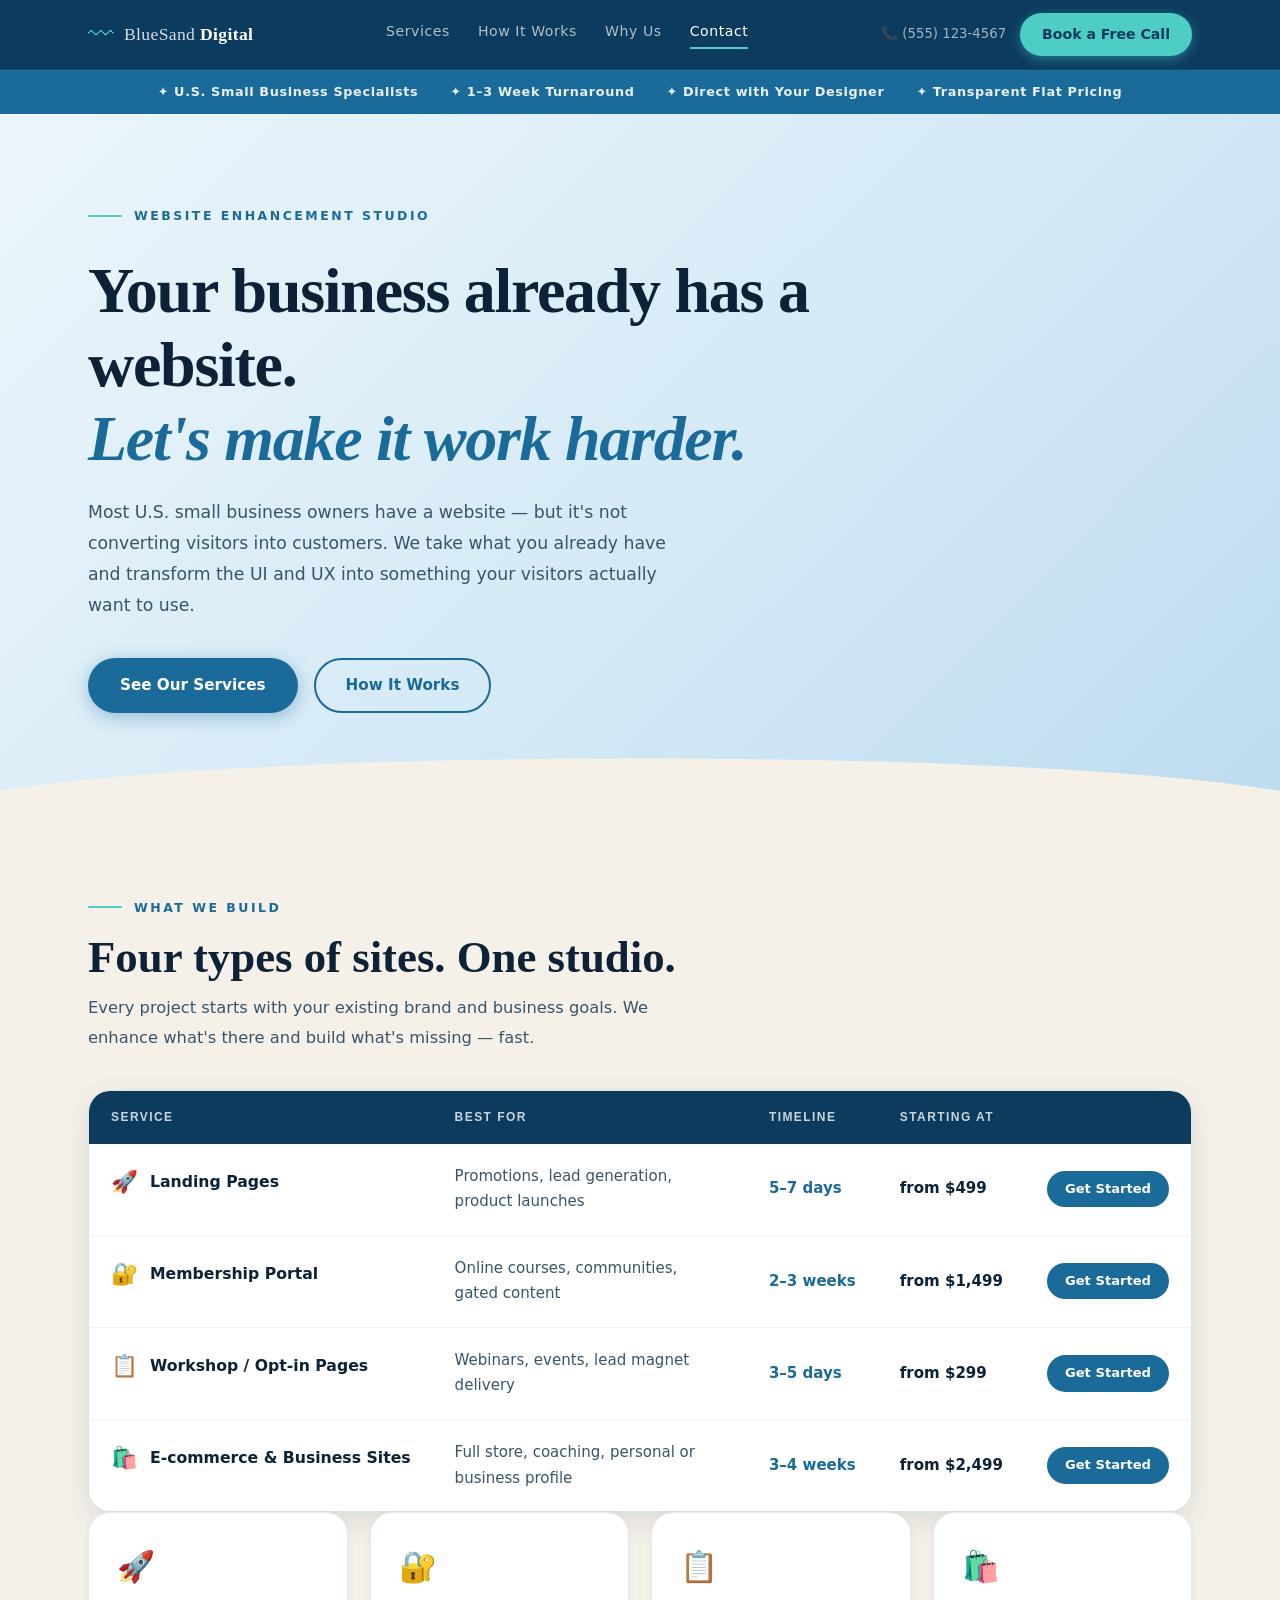
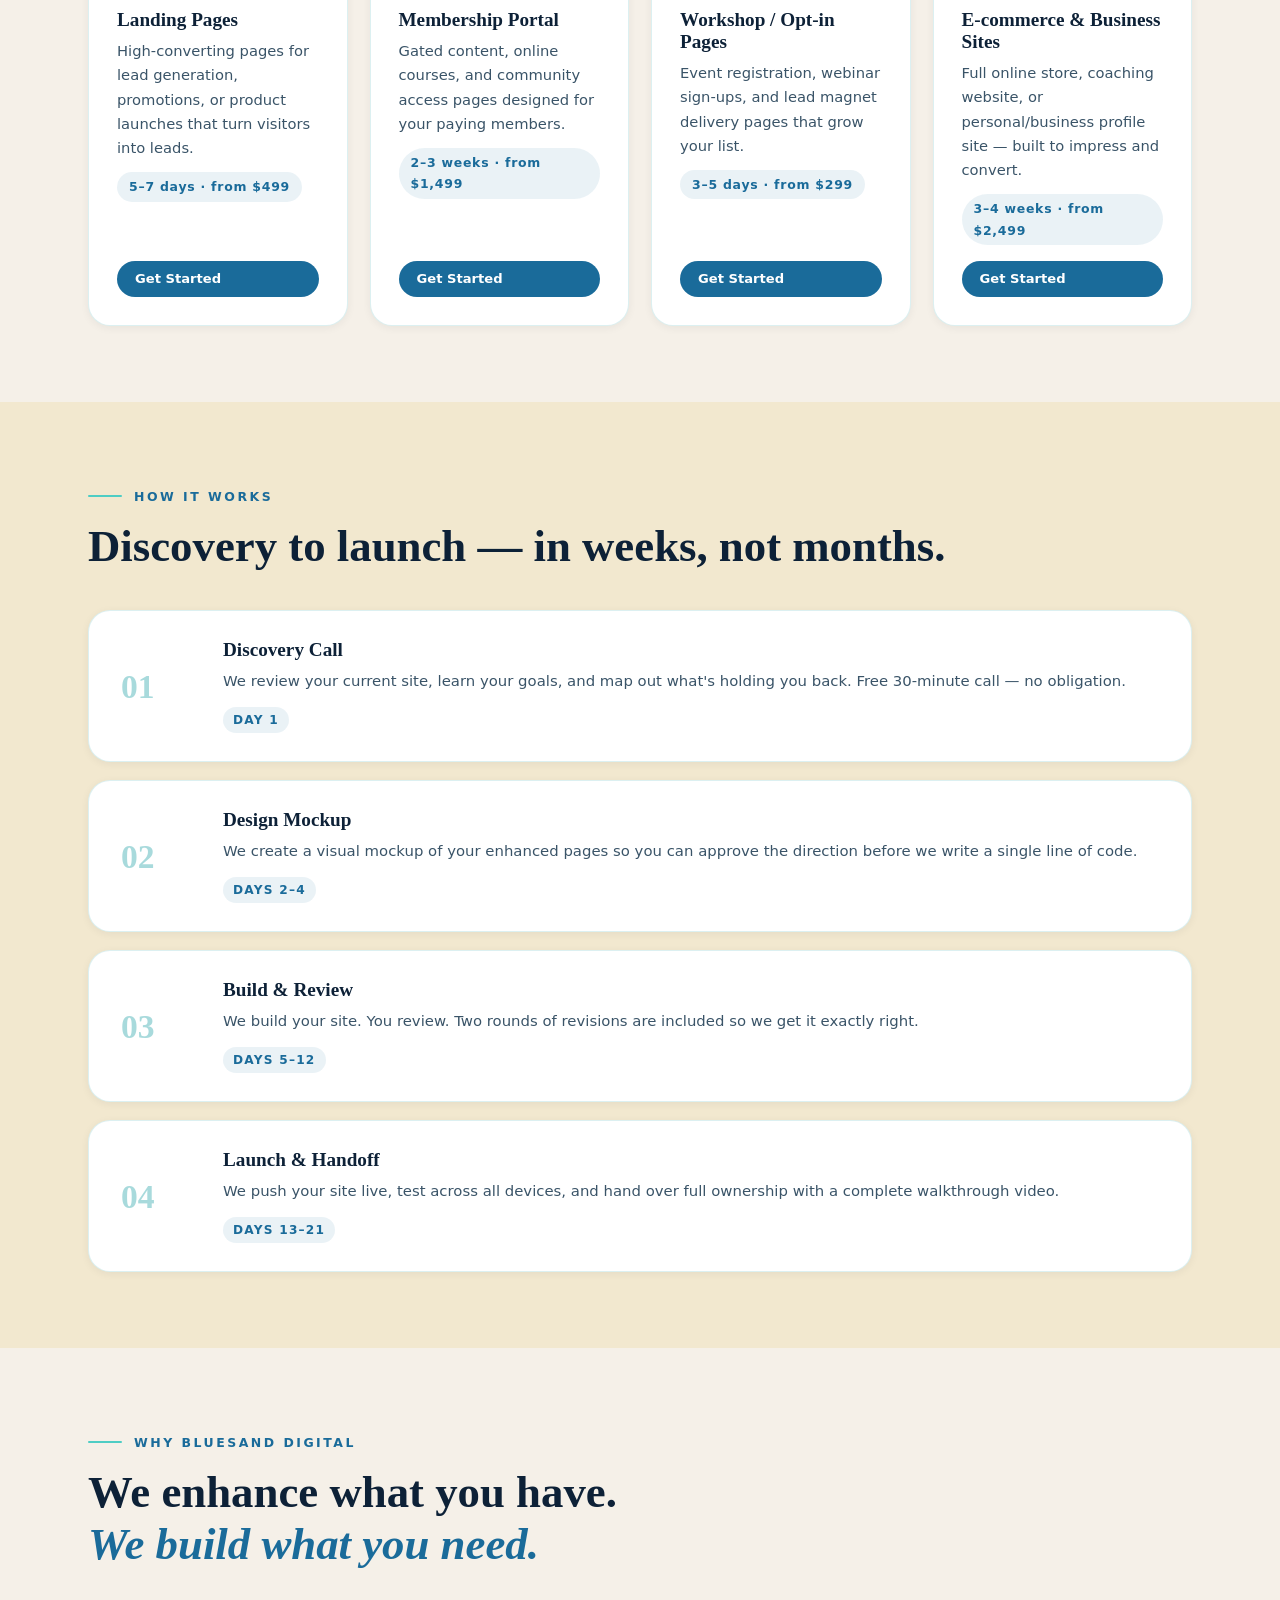
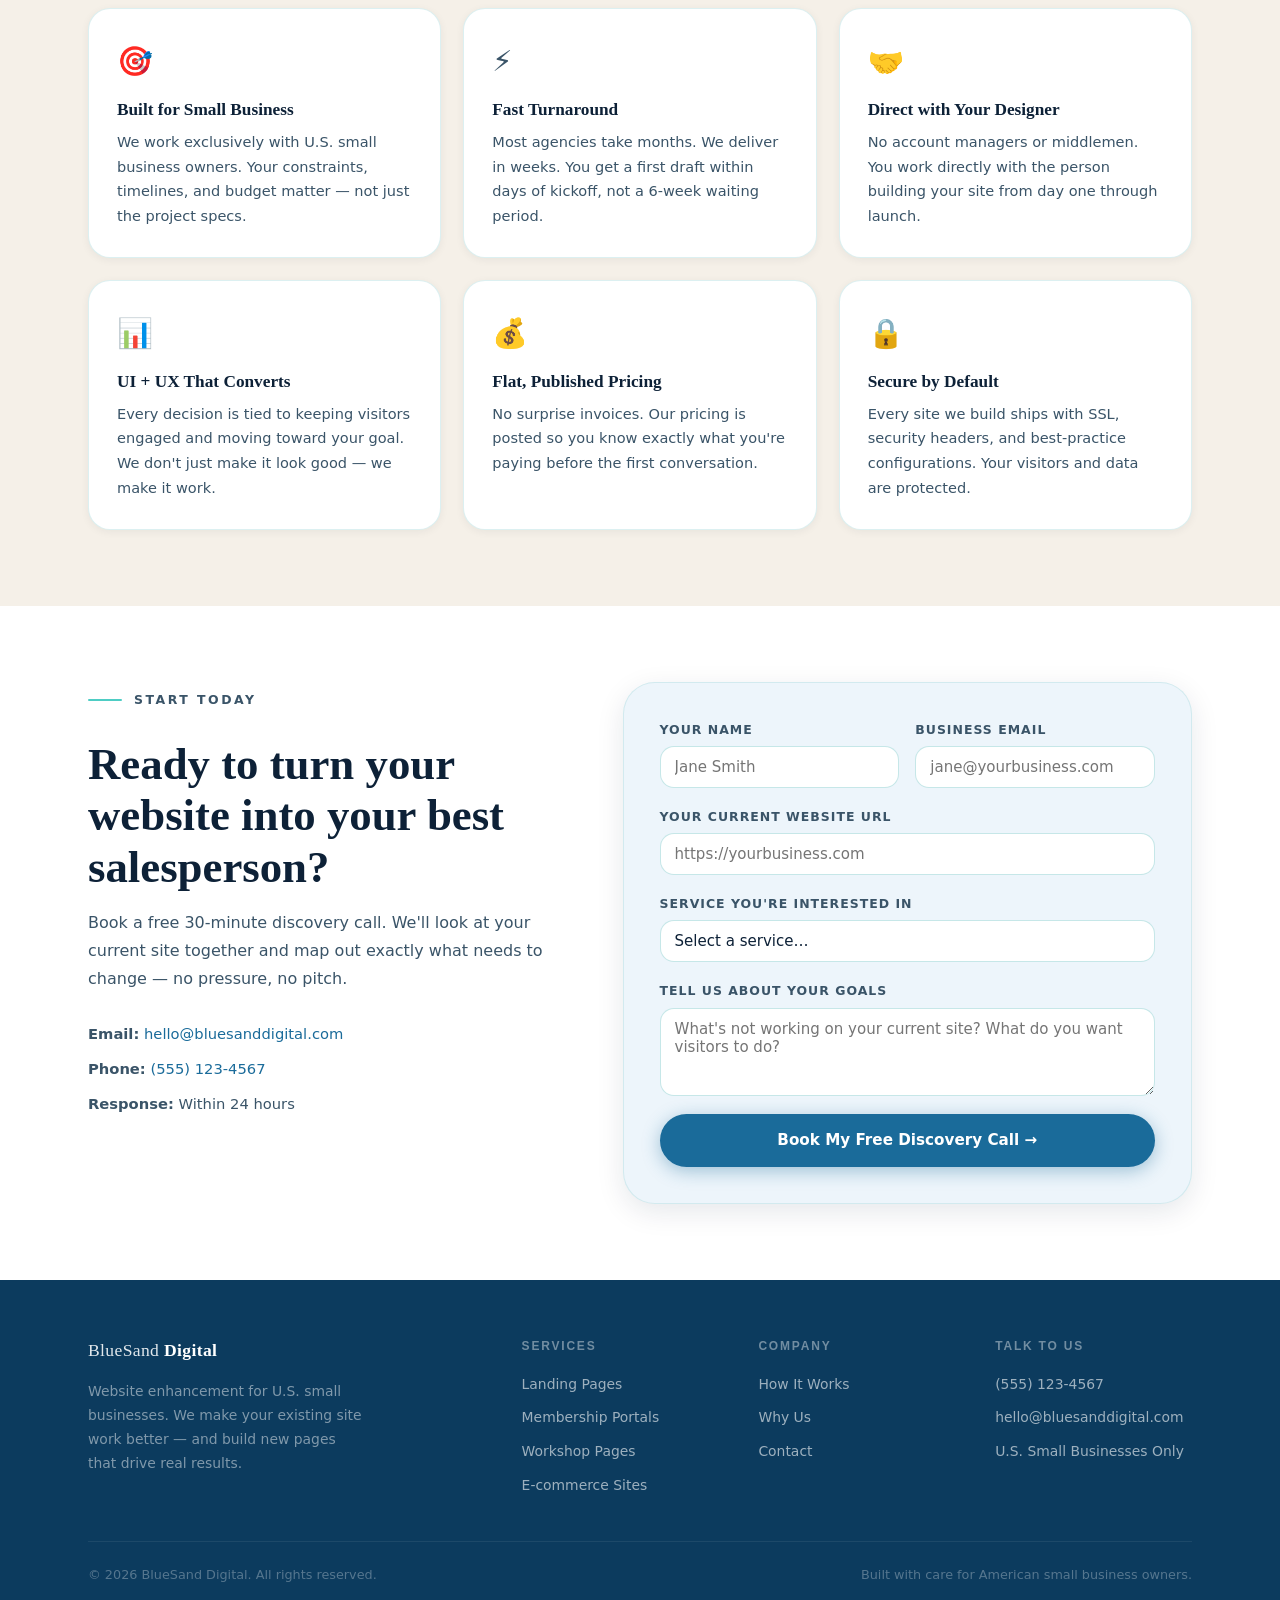
==== index.html @ 8ecc09b5 "Blusand Digital" ====
<!DOCTYPE html>
<html lang="en">
<head>
  <meta charset="UTF-8" />
  <meta name="viewport" content="width=device-width, initial-scale=1.0" />

  <!-- Security headers (also enforced server-side via vercel.json) -->
  <meta http-equiv="Content-Security-Policy"
        content="default-src 'self';
                 style-src 'self' https://fonts.googleapis.com 'unsafe-inline';
                 font-src 'self' https://fonts.gstatic.com;
                 script-src 'self' 'unsafe-inline';
                 img-src 'self' data: https:;
                 connect-src 'self';
                 frame-ancestors 'none';
                 base-uri 'self';" />
  <meta http-equiv="X-Content-Type-Options" content="nosniff" />
  <meta http-equiv="X-Frame-Options" content="DENY" />
  <meta name="referrer" content="strict-origin-when-cross-origin" />

  <title>BlueSand Digital — Website Enhancement for U.S. Small Businesses</title>
  <meta name="description" content="We enhance websites for U.S. small business owners — better UI, better UX, stronger conversions. Landing pages, membership portals, e-commerce, and more." />

  <link rel="preconnect" href="https://fonts.googleapis.com" />
  <link rel="preconnect" href="https://fonts.gstatic.com" crossorigin />
  <link href="https://fonts.googleapis.com/css2?family=Inter:wght@300;400;500;600;700&family=Playfair+Display:ital,wght@0,700;0,800;1,600;1,700&display=swap" rel="stylesheet" />
  <link rel="stylesheet" href="styles.css" />
</head>
<body>

  <!-- ===== STICKY HEADER ===== -->
  <header class="site-header" id="top">
    <div class="header-inner">

      <a href="#top" class="brand-logo" aria-label="BlueSand Digital — home">
        <span class="logo-wave" aria-hidden="true">〰</span>
        <span class="logo-text">BlueSand <strong>Digital</strong></span>
      </a>

      <nav class="site-nav" aria-label="Primary navigation">
        <a href="#services">Services</a>
        <a href="#process">How It Works</a>
        <a href="#why-us">Why Us</a>
        <a href="#contact">Contact</a>
      </nav>

      <div class="header-cta">
        <a href="tel:+15551234567" class="header-phone">📞 (555) 123-4567</a>
        <a href="#contact" class="btn-seafoam">Book a Free Call</a>
      </div>

      <button class="nav-toggle" aria-label="Open menu" aria-expanded="false">
        <span></span><span></span><span></span>
      </button>

    </div>
  </header>

  <!-- ===== VALUE-PROP BAR ===== -->
  <div class="tagline-bar" role="complementary" aria-label="Key value propositions">
    <div class="tagline-inner">
      <span>✦ U.S. Small Business Specialists</span>
      <span>✦ 1–3 Week Turnaround</span>
      <span>✦ Direct with Your Designer</span>
      <span>✦ Transparent Flat Pricing</span>
    </div>
  </div>

  <!-- ===== HERO ===== -->
  <section class="hero-section" aria-labelledby="hero-heading">
    <div class="container">
      <div class="hero-content">
        <p class="eyebrow">Website Enhancement Studio</p>
        <h1 id="hero-heading">
          Your business already has a website.<br>
          <em>Let's make it work harder.</em>
        </h1>
        <p class="hero-desc">
          Most U.S. small business owners have a website — but it's not converting visitors into customers.
          We take what you already have and transform the UI and UX into something your visitors
          actually want to use.
        </p>
        <div class="hero-actions">
          <a href="#services" class="btn-primary">See Our Services</a>
          <a href="#process" class="btn-outline">How It Works</a>
        </div>
      </div>
    </div>
    <div class="hero-wave" aria-hidden="true"></div>
  </section>

  <!-- ===== SERVICES ===== -->
  <section id="services" class="services-section" aria-labelledby="services-heading">
    <div class="container">

      <div class="section-head">
        <p class="eyebrow">What we build</p>
        <h2 id="services-heading">Four types of sites. One studio.</h2>
        <p class="section-desc">
          Every project starts with your existing brand and business goals. We enhance what's there
          and build what's missing — fast.
        </p>
      </div>

      <!-- Table populated dynamically from content.json via main.js -->
      <div class="services-table-wrap" hidden>
        <table class="services-table" aria-label="Services, timelines, and pricing">
          <thead>
            <tr>
              <th scope="col">Service</th>
              <th scope="col">Best For</th>
              <th scope="col">Timeline</th>
              <th scope="col">Starting At</th>
              <th scope="col"><span class="sr-only">Action</span></th>
            </tr>
          </thead>
          <tbody id="services-tbody">
            <!-- Populated by main.js -->
          </tbody>
        </table>
      </div>

      <!-- Static fallback if JavaScript is disabled -->
      <div class="services-cards" id="services-fallback">
        <article class="service-card">
          <div class="service-icon" aria-hidden="true">🚀</div>
          <div class="service-card-body">
            <h3>Landing Pages</h3>
            <p>High-converting pages for lead generation, promotions, or product launches that turn visitors into leads.</p>
            <span class="service-badge">5–7 days · from $499</span>
          </div>
          <a href="#contact" class="btn-sm">Get Started</a>
        </article>
        <article class="service-card">
          <div class="service-icon" aria-hidden="true">🔐</div>
          <div class="service-card-body">
            <h3>Membership Portal</h3>
            <p>Gated content, online courses, and community access pages designed for your paying members.</p>
            <span class="service-badge">2–3 weeks · from $1,499</span>
          </div>
          <a href="#contact" class="btn-sm">Get Started</a>
        </article>
        <article class="service-card">
          <div class="service-icon" aria-hidden="true">📋</div>
          <div class="service-card-body">
            <h3>Workshop / Opt-in Pages</h3>
            <p>Event registration, webinar sign-ups, and lead magnet delivery pages that grow your list.</p>
            <span class="service-badge">3–5 days · from $299</span>
          </div>
          <a href="#contact" class="btn-sm">Get Started</a>
        </article>
        <article class="service-card">
          <div class="service-icon" aria-hidden="true">🛍️</div>
          <div class="service-card-body">
            <h3>E-commerce &amp; Business Sites</h3>
            <p>Full online store, coaching website, or personal/business profile site — built to impress and convert.</p>
            <span class="service-badge">3–4 weeks · from $2,499</span>
          </div>
          <a href="#contact" class="btn-sm">Get Started</a>
        </article>
      </div>

    </div>
  </section>

  <!-- ===== PROCESS ===== -->
  <section id="process" class="process-section" aria-labelledby="process-heading">
    <div class="container">

      <div class="section-head">
        <p class="eyebrow">How it works</p>
        <h2 id="process-heading">Discovery to launch — in weeks, not months.</h2>
      </div>

      <!-- Populated by main.js; static fallback below -->
      <div id="process-timeline" class="process-steps" aria-live="polite">
        <article class="process-step">
          <div class="step-num" aria-hidden="true">01</div>
          <div class="step-body">
            <h3>Discovery Call</h3>
            <p>We review your current site, learn your goals, and map out what's holding you back. Free 30-minute call — no obligation.</p>
            <span class="step-time">Day 1</span>
          </div>
        </article>
        <article class="process-step">
          <div class="step-num" aria-hidden="true">02</div>
          <div class="step-body">
            <h3>Design Mockup</h3>
            <p>We create a visual mockup of your enhanced pages so you can approve the direction before we write a single line of code.</p>
            <span class="step-time">Days 2–4</span>
          </div>
        </article>
        <article class="process-step">
          <div class="step-num" aria-hidden="true">03</div>
          <div class="step-body">
            <h3>Build &amp; Review</h3>
            <p>We build your site. You review. Two rounds of revisions are included so we get it exactly right.</p>
            <span class="step-time">Days 5–12</span>
          </div>
        </article>
        <article class="process-step">
          <div class="step-num" aria-hidden="true">04</div>
          <div class="step-body">
            <h3>Launch &amp; Handoff</h3>
            <p>We push your site live, test across all devices, and hand over full ownership with a complete walkthrough video.</p>
            <span class="step-time">Days 13–21</span>
          </div>
        </article>
      </div>

    </div>
  </section>

  <!-- ===== WHY US ===== -->
  <section id="why-us" class="why-section" aria-labelledby="why-heading">
    <div class="container">

      <div class="section-head">
        <p class="eyebrow">Why BlueSand Digital</p>
        <h2 id="why-heading">We enhance what you have.<br><em>We build what you need.</em></h2>
      </div>

      <div class="why-grid">
        <article class="why-card">
          <div class="why-icon" aria-hidden="true">🎯</div>
          <h3>Built for Small Business</h3>
          <p>We work exclusively with U.S. small business owners. Your constraints, timelines, and budget matter — not just the project specs.</p>
        </article>
        <article class="why-card">
          <div class="why-icon" aria-hidden="true">⚡</div>
          <h3>Fast Turnaround</h3>
          <p>Most agencies take months. We deliver in weeks. You get a first draft within days of kickoff, not a 6-week waiting period.</p>
        </article>
        <article class="why-card">
          <div class="why-icon" aria-hidden="true">🤝</div>
          <h3>Direct with Your Designer</h3>
          <p>No account managers or middlemen. You work directly with the person building your site from day one through launch.</p>
        </article>
        <article class="why-card">
          <div class="why-icon" aria-hidden="true">📊</div>
          <h3>UI + UX That Converts</h3>
          <p>Every decision is tied to keeping visitors engaged and moving toward your goal. We don't just make it look good — we make it work.</p>
        </article>
        <article class="why-card">
          <div class="why-icon" aria-hidden="true">💰</div>
          <h3>Flat, Published Pricing</h3>
          <p>No surprise invoices. Our pricing is posted so you know exactly what you're paying before the first conversation.</p>
        </article>
        <article class="why-card">
          <div class="why-icon" aria-hidden="true">🔒</div>
          <h3>Secure by Default</h3>
          <p>Every site we build ships with SSL, security headers, and best-practice configurations. Your visitors and data are protected.</p>
        </article>
      </div>

    </div>
  </section>

  <!-- ===== CONTACT ===== -->
  <section id="contact" class="contact-section" aria-labelledby="contact-heading">
    <div class="container">

      <div class="contact-panel">
        <div class="contact-text">
          <p class="eyebrow">Start today</p>
          <h2 id="contact-heading">Ready to turn your website into your best salesperson?</h2>
          <p>Book a free 30-minute discovery call. We'll look at your current site together and map out exactly what needs to change — no pressure, no pitch.</p>
          <ul class="contact-details">
            <li><strong>Email:</strong> <a href="mailto:hello@bluesanddigital.com">hello@bluesanddigital.com</a></li>
            <li><strong>Phone:</strong> <a href="tel:+15551234567">(555) 123-4567</a></li>
            <li><strong>Response:</strong> Within 24 hours</li>
          </ul>
        </div>

        <div class="contact-form-wrap">
          <!-- Add data-action="https://formspree.io/f/YOUR_CODE" to connect to Formspree -->
          <form class="contact-form" id="contact-form" novalidate aria-label="Contact form">
            <div class="form-row">
              <div class="form-group">
                <label for="name">Your Name</label>
                <input type="text" id="name" name="name" placeholder="Jane Smith"
                       required autocomplete="name" />
              </div>
              <div class="form-group">
                <label for="email">Business Email</label>
                <input type="email" id="email" name="email"
                       placeholder="jane@yourbusiness.com"
                       required autocomplete="email" />
              </div>
            </div>
            <div class="form-group">
              <label for="website">Your Current Website URL</label>
              <input type="url" id="website" name="website"
                     placeholder="https://yourbusiness.com"
                     autocomplete="url" />
            </div>
            <div class="form-group">
              <label for="service">Service You're Interested In</label>
              <select id="service" name="service">
                <option value="">Select a service…</option>
                <option value="landing-page">Landing Page</option>
                <option value="membership">Membership Portal</option>
                <option value="workshop">Workshop / Opt-in Page</option>
                <option value="ecommerce">E-commerce / Business Site</option>
                <option value="not-sure">Not Sure Yet</option>
              </select>
            </div>
            <div class="form-group">
              <label for="message">Tell Us About Your Goals</label>
              <textarea id="message" name="message" rows="3"
                        placeholder="What's not working on your current site? What do you want visitors to do?"></textarea>
            </div>
            <button type="submit" class="btn-primary btn-full">
              Book My Free Discovery Call →
            </button>
          </form>
        </div>
      </div>

    </div>
  </section>

  <!-- ===== FOOTER ===== -->
  <footer class="site-footer">
    <div class="container">

      <div class="footer-grid">
        <div class="footer-brand">
          <span class="logo-text">BlueSand <strong>Digital</strong></span>
          <p>Website enhancement for U.S. small businesses. We make your existing site work better — and build new pages that drive real results.</p>
        </div>
        <div class="footer-col">
          <h4>Services</h4>
          <ul>
            <li><a href="#services">Landing Pages</a></li>
            <li><a href="#services">Membership Portals</a></li>
            <li><a href="#services">Workshop Pages</a></li>
            <li><a href="#services">E-commerce Sites</a></li>
          </ul>
        </div>
        <div class="footer-col">
          <h4>Company</h4>
          <ul>
            <li><a href="#process">How It Works</a></li>
            <li><a href="#why-us">Why Us</a></li>
            <li><a href="#contact">Contact</a></li>
          </ul>
        </div>
        <div class="footer-col">
          <h4>Talk to Us</h4>
          <ul>
            <li><a href="tel:+15551234567">(555) 123-4567</a></li>
            <li><a href="mailto:hello@bluesanddigital.com">hello@bluesanddigital.com</a></li>
            <li>U.S. Small Businesses Only</li>
          </ul>
        </div>
      </div>

      <div class="footer-bottom">
        <p>© 2026 BlueSand Digital. All rights reserved.</p>
        <p>Built with care for American small business owners.</p>
      </div>

    </div>
  </footer>

  <script src="main.js"></script>
</body>
</html>
---- styles.css ----
/* ===================================================================
   BlueSand Digital — Beach & Ocean Theme
   Palette: deep ocean, seafoam teal, warm sand, pastel sky
   =================================================================== */

/* ===== CSS CUSTOM PROPERTIES ===== */
:root {
  /* Ocean blues */
  --ocean-deep:   #0C3B5E;
  --ocean-mid:    #1A6B9A;
  --ocean-light:  #5DADE2;

  /* Seafoam teal accent */
  --seafoam:      #4ECDC4;
  --seafoam-dark: #35b5ac;
  --sea-glass:    #A8DADC;

  /* Sand tones */
  --sand-pale:    #F5F0E8;
  --sand-warm:    #F2E8CF;
  --sand-accent:  #DFC99A;

  /* Sky tones */
  --sky-pale:     #EDF5FB;
  --sky-mid:      #C8E4F5;

  /* Text */
  --text-dark:    #0D2137;
  --text-body:    #3A5468;
  --text-light:   #6B8A9E;

  /* Neutral */
  --white:        #FFFFFF;
  --border:       rgba(168, 218, 220, 0.4);

  /* Radii */
  --r-sm: 8px;
  --r-md: 14px;
  --r-lg: 22px;
  --r-xl: 32px;
  --r-full: 999px;

  /* Shadows */
  --sh-sm: 0 2px 8px rgba(13, 33, 55, 0.06);
  --sh-md: 0 8px 28px rgba(13, 33, 55, 0.10);
  --sh-lg: 0 20px 56px rgba(13, 33, 55, 0.13);

  /* Layout */
  --max-w: 1160px;
  --header-h: 70px;
}

/* ===== RESET ===== */
*, *::before, *::after { box-sizing: border-box; margin: 0; padding: 0; }
html { scroll-behavior: smooth; }
body {
  font-family: "Inter", system-ui, -apple-system, sans-serif;
  background: var(--sand-pale);
  color: var(--text-body);
  line-height: 1.7;
  -webkit-font-smoothing: antialiased;
}
img { max-width: 100%; display: block; }
a { color: inherit; }
ul { list-style: none; }
button { cursor: pointer; border: none; background: none; font: inherit; }

/* ===== UTILITY ===== */
.sr-only {
  position: absolute;
  width: 1px; height: 1px;
  padding: 0; margin: -1px;
  overflow: hidden; clip: rect(0,0,0,0);
  white-space: nowrap; border: 0;
}

/* ===== CONTAINER ===== */
.container {
  max-width: var(--max-w);
  margin: 0 auto;
  padding: 0 28px;
}

/* ===== TYPOGRAPHY ===== */
h1, h2, h3 {
  font-family: "Playfair Display", Georgia, serif;
  color: var(--text-dark);
  line-height: 1.15;
}
h4 {
  font-family: "Inter", sans-serif;
  font-size: 0.75rem;
  font-weight: 700;
  letter-spacing: 0.15em;
  text-transform: uppercase;
  color: var(--text-light);
}
h1 { font-size: clamp(2.6rem, 5vw, 4.6rem); font-weight: 800; }
h2 { font-size: clamp(2rem, 3.5vw, 3.1rem); font-weight: 700; }
h3 { font-size: 1.2rem; font-weight: 700; }
h1 em, h2 em { font-style: italic; color: var(--ocean-mid); }

.eyebrow {
  display: inline-flex;
  align-items: center;
  gap: 12px;
  font-size: 0.78rem;
  font-weight: 700;
  letter-spacing: 0.2em;
  text-transform: uppercase;
  color: var(--ocean-mid);
  margin-bottom: 14px;
}
.eyebrow::before {
  content: "";
  width: 34px;
  height: 2px;
  background: var(--seafoam);
  flex-shrink: 0;
  border-radius: 2px;
}

.section-desc {
  font-size: 1.02rem;
  color: var(--text-body);
  max-width: 580px;
  margin-top: 10px;
  line-height: 1.8;
}

/* ===== BUTTONS ===== */
.btn-primary {
  display: inline-flex;
  align-items: center;
  justify-content: center;
  padding: 14px 32px;
  border-radius: var(--r-full);
  background: var(--ocean-mid);
  color: var(--white);
  font-weight: 600;
  font-size: 0.95rem;
  text-decoration: none;
  transition: background 0.2s, transform 0.15s, box-shadow 0.2s;
  box-shadow: 0 4px 18px rgba(26, 107, 154, 0.38);
}
.btn-primary:hover {
  background: var(--ocean-deep);
  transform: translateY(-1px);
  box-shadow: 0 6px 26px rgba(26, 107, 154, 0.48);
}
.btn-primary.btn-full { width: 100%; }

.btn-outline {
  display: inline-flex;
  align-items: center;
  justify-content: center;
  padding: 13px 30px;
  border-radius: var(--r-full);
  border: 2px solid var(--ocean-mid);
  color: var(--ocean-mid);
  font-weight: 600;
  font-size: 0.95rem;
  text-decoration: none;
  transition: all 0.2s;
}
.btn-outline:hover {
  background: var(--ocean-mid);
  color: var(--white);
}

.btn-seafoam {
  display: inline-flex;
  align-items: center;
  justify-content: center;
  padding: 10px 22px;
  border-radius: var(--r-full);
  background: var(--seafoam);
  color: var(--ocean-deep);
  font-weight: 700;
  font-size: 0.88rem;
  text-decoration: none;
  transition: background 0.2s, transform 0.15s;
  box-shadow: 0 3px 12px rgba(78, 205, 196, 0.42);
}
.btn-seafoam:hover { background: var(--seafoam-dark); color: var(--white); }

.btn-sm {
  display: inline-flex;
  align-items: center;
  padding: 7px 18px;
  border-radius: var(--r-full);
  background: var(--ocean-mid);
  color: var(--white);
  font-size: 0.82rem;
  font-weight: 600;
  text-decoration: none;
  white-space: nowrap;
  transition: background 0.2s;
}
.btn-sm:hover { background: var(--ocean-deep); }

/* ===== HEADER ===== */
.site-header {
  position: sticky;
  top: 0;
  z-index: 100;
  background: var(--ocean-deep);
  height: var(--header-h);
  border-bottom: 1px solid rgba(255, 255, 255, 0.07);
}
.header-inner {
  display: flex;
  align-items: center;
  justify-content: space-between;
  max-width: var(--max-w);
  margin: 0 auto;
  padding: 0 28px;
  height: 100%;
  gap: 24px;
}

.brand-logo {
  display: flex;
  align-items: center;
  gap: 10px;
  text-decoration: none;
  flex-shrink: 0;
}
.logo-wave {
  font-size: 1.6rem;
  color: var(--seafoam);
  line-height: 1;
}
.logo-text {
  font-family: "Playfair Display", Georgia, serif;
  font-size: 1.1rem;
  font-weight: 400;
  color: rgba(255, 255, 255, 0.82);
  letter-spacing: 0.02em;
}
.logo-text strong { font-weight: 800; color: var(--white); }

.site-nav {
  display: flex;
  align-items: center;
  gap: 28px;
}
.site-nav a {
  font-size: 0.88rem;
  font-weight: 500;
  color: rgba(255, 255, 255, 0.68);
  text-decoration: none;
  letter-spacing: 0.04em;
  transition: color 0.2s;
  padding-bottom: 3px;
  border-bottom: 2px solid transparent;
}
.site-nav a:hover,
.site-nav a.active {
  color: var(--white);
  border-bottom-color: var(--seafoam);
}

.header-cta {
  display: flex;
  align-items: center;
  gap: 14px;
  flex-shrink: 0;
}
.header-phone {
  font-size: 0.83rem;
  color: rgba(255, 255, 255, 0.62);
  text-decoration: none;
  transition: color 0.2s;
  white-space: nowrap;
}
.header-phone:hover { color: var(--white); }

.nav-toggle {
  display: none;
  flex-direction: column;
  justify-content: space-between;
  width: 26px;
  height: 18px;
}
.nav-toggle span {
  display: block;
  width: 100%;
  height: 2px;
  background: var(--white);
  border-radius: 2px;
  transition: transform 0.22s, opacity 0.22s;
}

/* ===== TAGLINE BAR ===== */
.tagline-bar {
  background: var(--ocean-mid);
  padding: 11px 28px;
}
.tagline-inner {
  max-width: var(--max-w);
  margin: 0 auto;
  display: flex;
  align-items: center;
  justify-content: center;
  gap: 32px;
  flex-wrap: wrap;
  font-size: 0.8rem;
  font-weight: 600;
  letter-spacing: 0.05em;
  color: rgba(255, 255, 255, 0.9);
}

/* ===== HERO ===== */
.hero-section {
  position: relative;
  background: linear-gradient(135deg, var(--sky-pale) 0%, #d4eaf6 55%, #bddcef 100%);
  padding: 84px 0 100px;
  overflow: hidden;
}
.hero-content { max-width: 820px; position: relative; z-index: 1; }
.hero-content h1 { margin: 14px 0 22px; letter-spacing: -0.02em; }
.hero-desc {
  font-size: 1.08rem;
  max-width: 580px;
  line-height: 1.8;
  color: var(--text-body);
  margin-bottom: 36px;
}
.hero-actions {
  display: flex;
  gap: 16px;
  flex-wrap: wrap;
}

/* Wave divider at hero bottom */
.hero-wave {
  position: absolute;
  bottom: -1px;
  left: 0;
  right: 0;
  height: 56px;
  background: var(--sand-pale);
  clip-path: ellipse(55% 100% at 50% 100%);
}

/* ===== SHARED SECTION STYLES ===== */
.section-head { margin-bottom: 38px; }

.services-section,
.why-section  { background: var(--sand-pale); padding: 76px 0; }
.process-section { background: var(--sand-warm); padding: 76px 0; }
.contact-section { background: var(--white); padding: 76px 0; }

/* ===== SERVICES TABLE ===== */
.services-table-wrap {
  overflow-x: auto;
  border-radius: var(--r-lg);
  box-shadow: var(--sh-md);
  border: 1px solid var(--border);
}
.services-table {
  width: 100%;
  border-collapse: collapse;
  background: var(--white);
  font-size: 0.94rem;
}
.services-table thead { background: var(--ocean-deep); }
.services-table th {
  padding: 16px 22px;
  text-align: left;
  font-family: "Inter", sans-serif;
  font-size: 0.75rem;
  font-weight: 700;
  letter-spacing: 0.12em;
  text-transform: uppercase;
  color: rgba(255, 255, 255, 0.78);
  white-space: nowrap;
}
.services-table tbody tr {
  border-bottom: 1px solid rgba(168, 218, 220, 0.22);
  transition: background 0.15s;
}
.services-table tbody tr:last-child { border-bottom: none; }
.services-table tbody tr:hover { background: var(--sky-pale); }
.services-table td { padding: 20px 22px; vertical-align: middle; }

.service-name {
  display: flex;
  align-items: center;
  gap: 12px;
  font-weight: 700;
  color: var(--text-dark);
  font-size: 0.98rem;
  white-space: nowrap;
}
.service-icon-sm { font-size: 1.35rem; }
.service-timeline { color: var(--ocean-mid); font-weight: 600; white-space: nowrap; }
.service-price { color: var(--text-dark); font-weight: 700; white-space: nowrap; }

/* ===== SERVICES CARDS (JS-off fallback) ===== */
.services-cards {
  display: grid;
  grid-template-columns: repeat(auto-fit, minmax(240px, 1fr));
  gap: 22px;
}
.service-card {
  background: var(--white);
  border: 1px solid var(--border);
  border-radius: var(--r-lg);
  padding: 28px;
  box-shadow: var(--sh-sm);
  display: flex;
  flex-direction: column;
  gap: 16px;
  transition: transform 0.2s, box-shadow 0.2s;
}
.service-card:hover { transform: translateY(-3px); box-shadow: var(--sh-md); }
.service-icon { font-size: 1.9rem; }
.service-card-body { flex: 1; }
.service-card-body h3 { margin-bottom: 8px; }
.service-card-body p { font-size: 0.92rem; color: var(--text-body); line-height: 1.65; }
.service-badge {
  display: inline-block;
  margin-top: 12px;
  font-size: 0.78rem;
  font-weight: 700;
  letter-spacing: 0.06em;
  color: var(--ocean-mid);
  background: rgba(26, 107, 154, 0.09);
  padding: 4px 12px;
  border-radius: var(--r-full);
}

/* ===== PROCESS ===== */
.process-steps {
  display: grid;
  gap: 18px;
}
.process-step {
  display: grid;
  grid-template-columns: 76px 1fr;
  gap: 26px;
  align-items: start;
  background: var(--white);
  border-radius: var(--r-lg);
  padding: 28px 32px;
  box-shadow: var(--sh-sm);
  border: 1px solid var(--border);
  transition: transform 0.2s, box-shadow 0.2s;
}
.process-step:hover { transform: translateY(-2px); box-shadow: var(--sh-md); }
.step-num {
  font-family: "Playfair Display", Georgia, serif;
  font-size: 2.1rem;
  font-weight: 800;
  color: var(--sea-glass);
  line-height: 1;
  user-select: none;
  align-self: center;
}
.step-body h3 { margin-bottom: 8px; }
.step-body p { font-size: 0.93rem; color: var(--text-body); line-height: 1.7; }
.step-time {
  display: inline-block;
  margin-top: 12px;
  font-size: 0.76rem;
  font-weight: 700;
  letter-spacing: 0.1em;
  text-transform: uppercase;
  color: var(--ocean-mid);
  background: rgba(26, 107, 154, 0.09);
  padding: 3px 10px;
  border-radius: var(--r-full);
}

/* ===== WHY US ===== */
.why-grid {
  display: grid;
  grid-template-columns: repeat(3, 1fr);
  gap: 22px;
}
.why-card {
  background: var(--white);
  border-radius: var(--r-lg);
  padding: 28px;
  border: 1px solid var(--border);
  box-shadow: var(--sh-sm);
  transition: transform 0.2s, box-shadow 0.2s;
}
.why-card:hover { transform: translateY(-3px); box-shadow: var(--sh-md); }
.why-icon { font-size: 1.8rem; margin-bottom: 14px; }
.why-card h3 { margin-bottom: 10px; font-size: 1.08rem; }
.why-card p { font-size: 0.91rem; color: var(--text-body); line-height: 1.7; }

/* ===== CONTACT ===== */
.contact-panel {
  display: grid;
  grid-template-columns: 1fr 1.2fr;
  gap: 60px;
  align-items: start;
}
.contact-text h2 { margin-bottom: 16px; }
.contact-text > p { color: var(--text-body); margin-bottom: 28px; line-height: 1.75; }
.contact-details {
  display: flex;
  flex-direction: column;
  gap: 10px;
  font-size: 0.92rem;
  color: var(--text-body);
}
.contact-details a { color: var(--ocean-mid); text-decoration: none; }
.contact-details a:hover { text-decoration: underline; }

.contact-form-wrap { position: relative; }
.contact-form {
  background: var(--sky-pale);
  border-radius: var(--r-xl);
  padding: 36px;
  border: 1px solid var(--border);
  box-shadow: var(--sh-md);
  display: flex;
  flex-direction: column;
  gap: 18px;
}
.form-row {
  display: grid;
  grid-template-columns: 1fr 1fr;
  gap: 16px;
}
.form-group { display: flex; flex-direction: column; gap: 6px; }
.form-group label {
  font-size: 0.78rem;
  font-weight: 700;
  letter-spacing: 0.08em;
  text-transform: uppercase;
  color: var(--text-body);
}
.form-group input,
.form-group select,
.form-group textarea {
  padding: 11px 14px;
  border: 1.5px solid rgba(168, 218, 220, 0.65);
  border-radius: var(--r-md);
  background: var(--white);
  font-family: inherit;
  font-size: 0.94rem;
  color: var(--text-dark);
  transition: border-color 0.2s, box-shadow 0.2s;
  width: 100%;
}
.form-group input:focus,
.form-group select:focus,
.form-group textarea:focus {
  outline: none;
  border-color: var(--ocean-mid);
  box-shadow: 0 0 0 3px rgba(26, 107, 154, 0.12);
}
.form-group textarea { resize: vertical; min-height: 88px; }
select { appearance: none; background-image: url("data:image/svg+xml,%3Csvg xmlns='http://www.w3.org/2000/svg' width='12' height='7'%3E%3Cpath d='M1 1l5 5 5-5' stroke='%236B8A9E' stroke-width='1.5' fill='none' stroke-linecap='round'/%3E%3C/svg%3E"); background-repeat: no-repeat; background-position: right 14px center; padding-right: 36px; cursor: pointer; }

/* ===== FOOTER ===== */
.site-footer {
  background: var(--ocean-deep);
  padding: 56px 0 30px;
}
.footer-grid {
  display: grid;
  grid-template-columns: 2fr 1fr 1fr 1fr;
  gap: 40px;
  margin-bottom: 44px;
}
.footer-brand .logo-text {
  color: rgba(255,255,255,0.88);
  display: block;
  margin-bottom: 14px;
}
.footer-brand p {
  font-size: 0.87rem;
  line-height: 1.72;
  color: rgba(255,255,255,0.48);
  max-width: 280px;
}
.footer-col h4 {
  color: rgba(255,255,255,0.42);
  margin-bottom: 16px;
}
.footer-col ul { display: flex; flex-direction: column; gap: 10px; }
.footer-col li,
.footer-col a {
  font-size: 0.87rem;
  color: rgba(255,255,255,0.6);
  text-decoration: none;
  transition: color 0.2s;
}
.footer-col a:hover { color: var(--white); }
.footer-bottom {
  border-top: 1px solid rgba(255,255,255,0.07);
  padding-top: 22px;
  display: flex;
  justify-content: space-between;
  flex-wrap: wrap;
  gap: 8px;
  font-size: 0.8rem;
  color: rgba(255,255,255,0.3);
}

/* ===== RESPONSIVE ===== */
@media (max-width: 1024px) {
  .why-grid { grid-template-columns: repeat(2, 1fr); }
  .footer-grid { grid-template-columns: 1fr 1fr; }
  .contact-panel { gap: 40px; }
}

@media (max-width: 768px) {
  :root { --header-h: 62px; }

  .site-nav,
  .header-phone { display: none; }
  .nav-toggle { display: flex; }

  .site-nav.nav-open {
    display: flex;
    flex-direction: column;
    position: absolute;
    top: var(--header-h);
    left: 0;
    right: 0;
    background: var(--ocean-deep);
    padding: 22px 28px 28px;
    gap: 18px;
    border-top: 1px solid rgba(255,255,255,0.08);
    z-index: 99;
    box-shadow: 0 8px 24px rgba(0,0,0,0.22);
  }
  .site-nav.nav-open a { font-size: 1rem; }

  .contact-panel { grid-template-columns: 1fr; gap: 36px; }
  .why-grid { grid-template-columns: 1fr; }
  .footer-grid { grid-template-columns: 1fr; gap: 28px; }
  .footer-bottom { flex-direction: column; }

  .form-row { grid-template-columns: 1fr; }

  .process-step { grid-template-columns: 60px 1fr; padding: 22px 20px; }
  .step-num { font-size: 1.8rem; }

  .hero-section { padding: 56px 0 72px; }
  .tagline-inner { gap: 14px; font-size: 0.75rem; }

  .services-section,
  .process-section,
  .why-section,
  .contact-section { padding: 56px 0; }
}

@media (max-width: 560px) {
  .container { padding: 0 18px; }

  .hero-actions { flex-direction: column; }
  .hero-actions .btn-primary,
  .hero-actions .btn-outline { width: 100%; justify-content: center; }

  h1 { font-size: clamp(2.2rem, 10vw, 3rem); }

  .contact-form { padding: 24px 20px; }
  .header-cta .btn-seafoam { padding: 9px 16px; font-size: 0.82rem; }
}
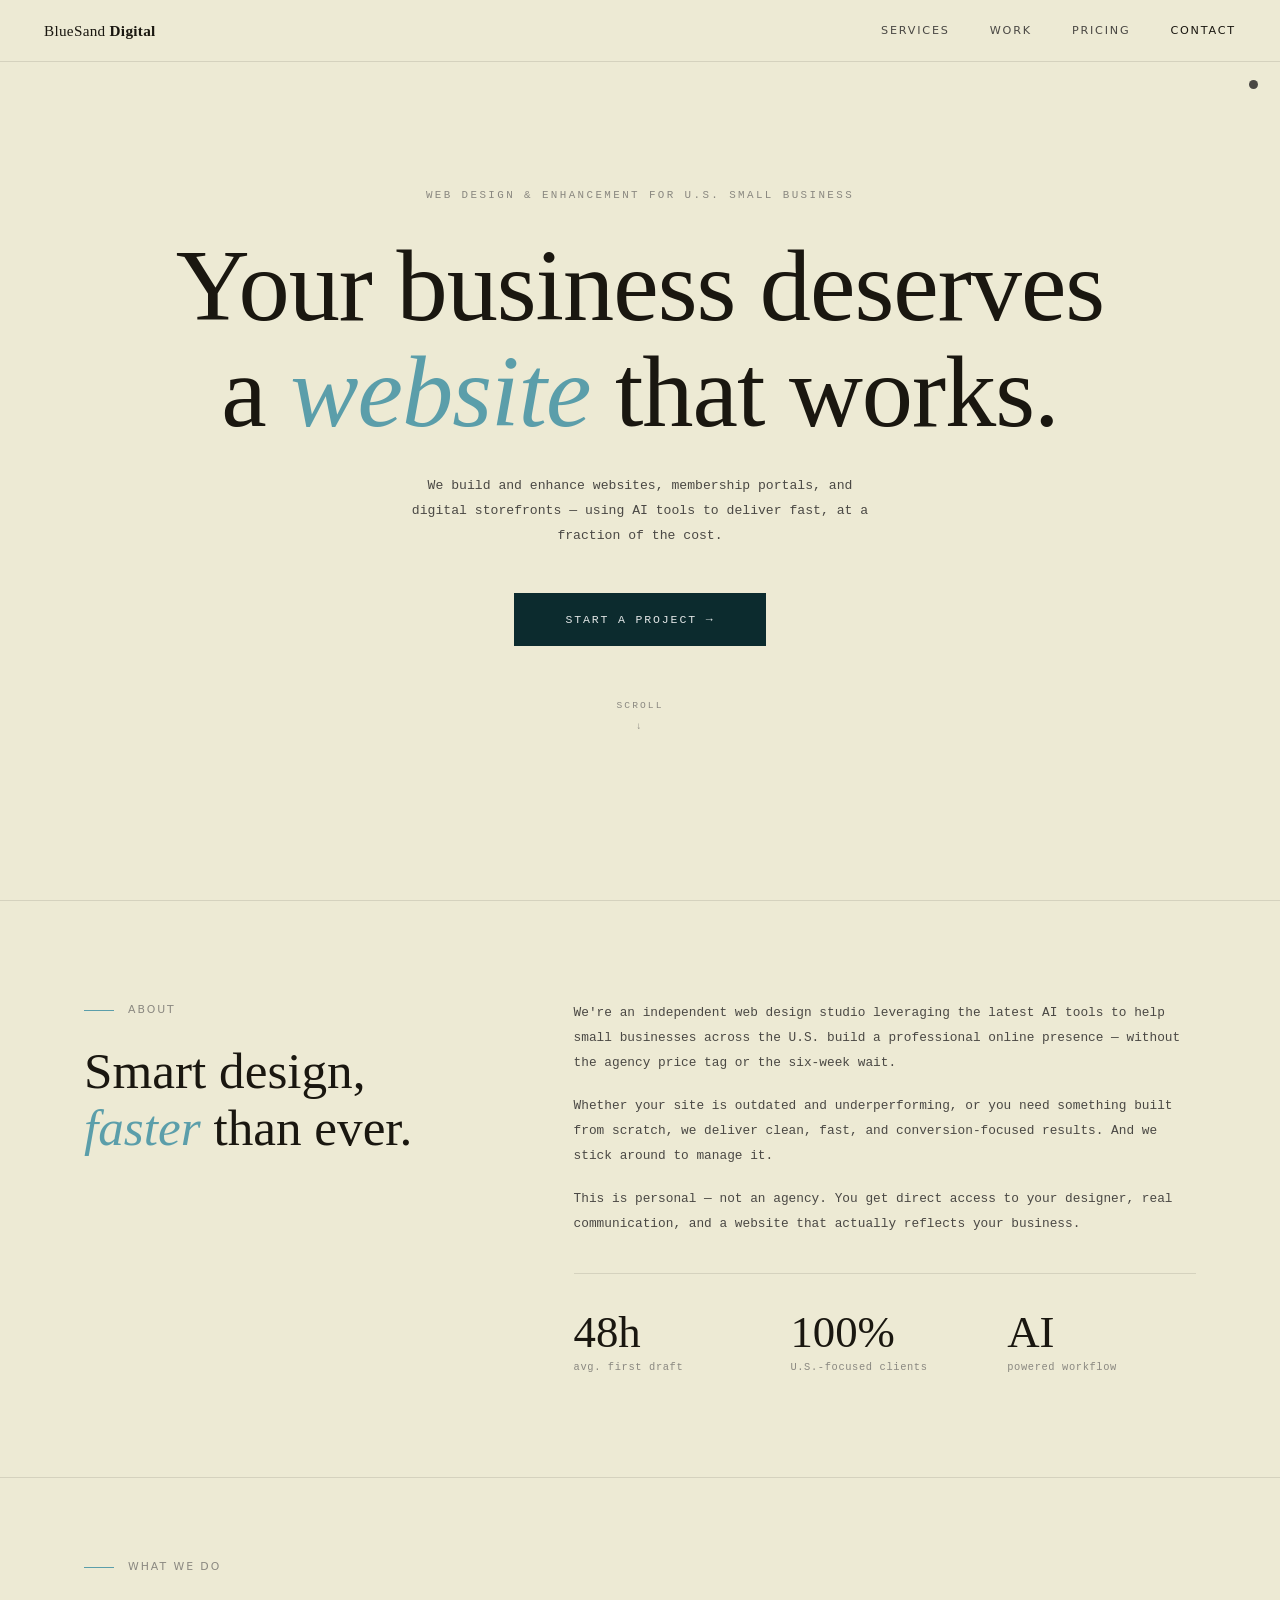
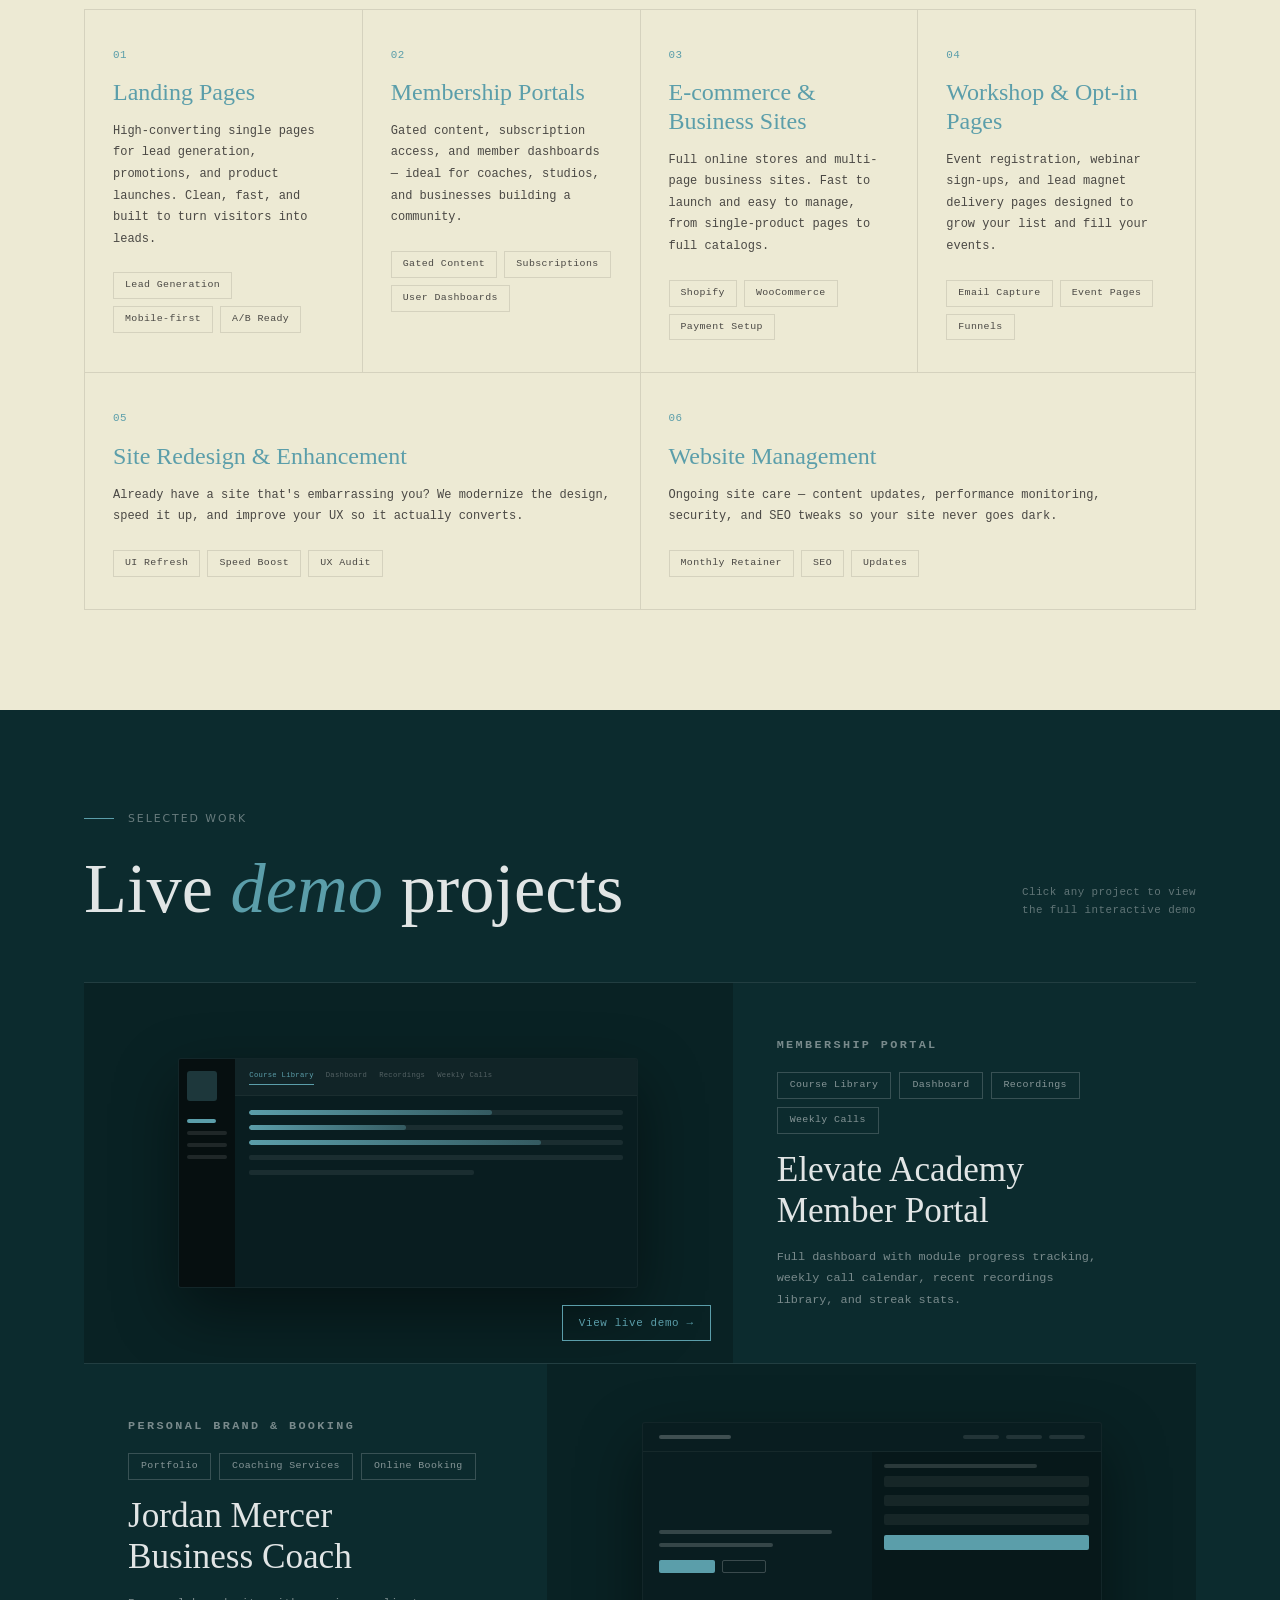
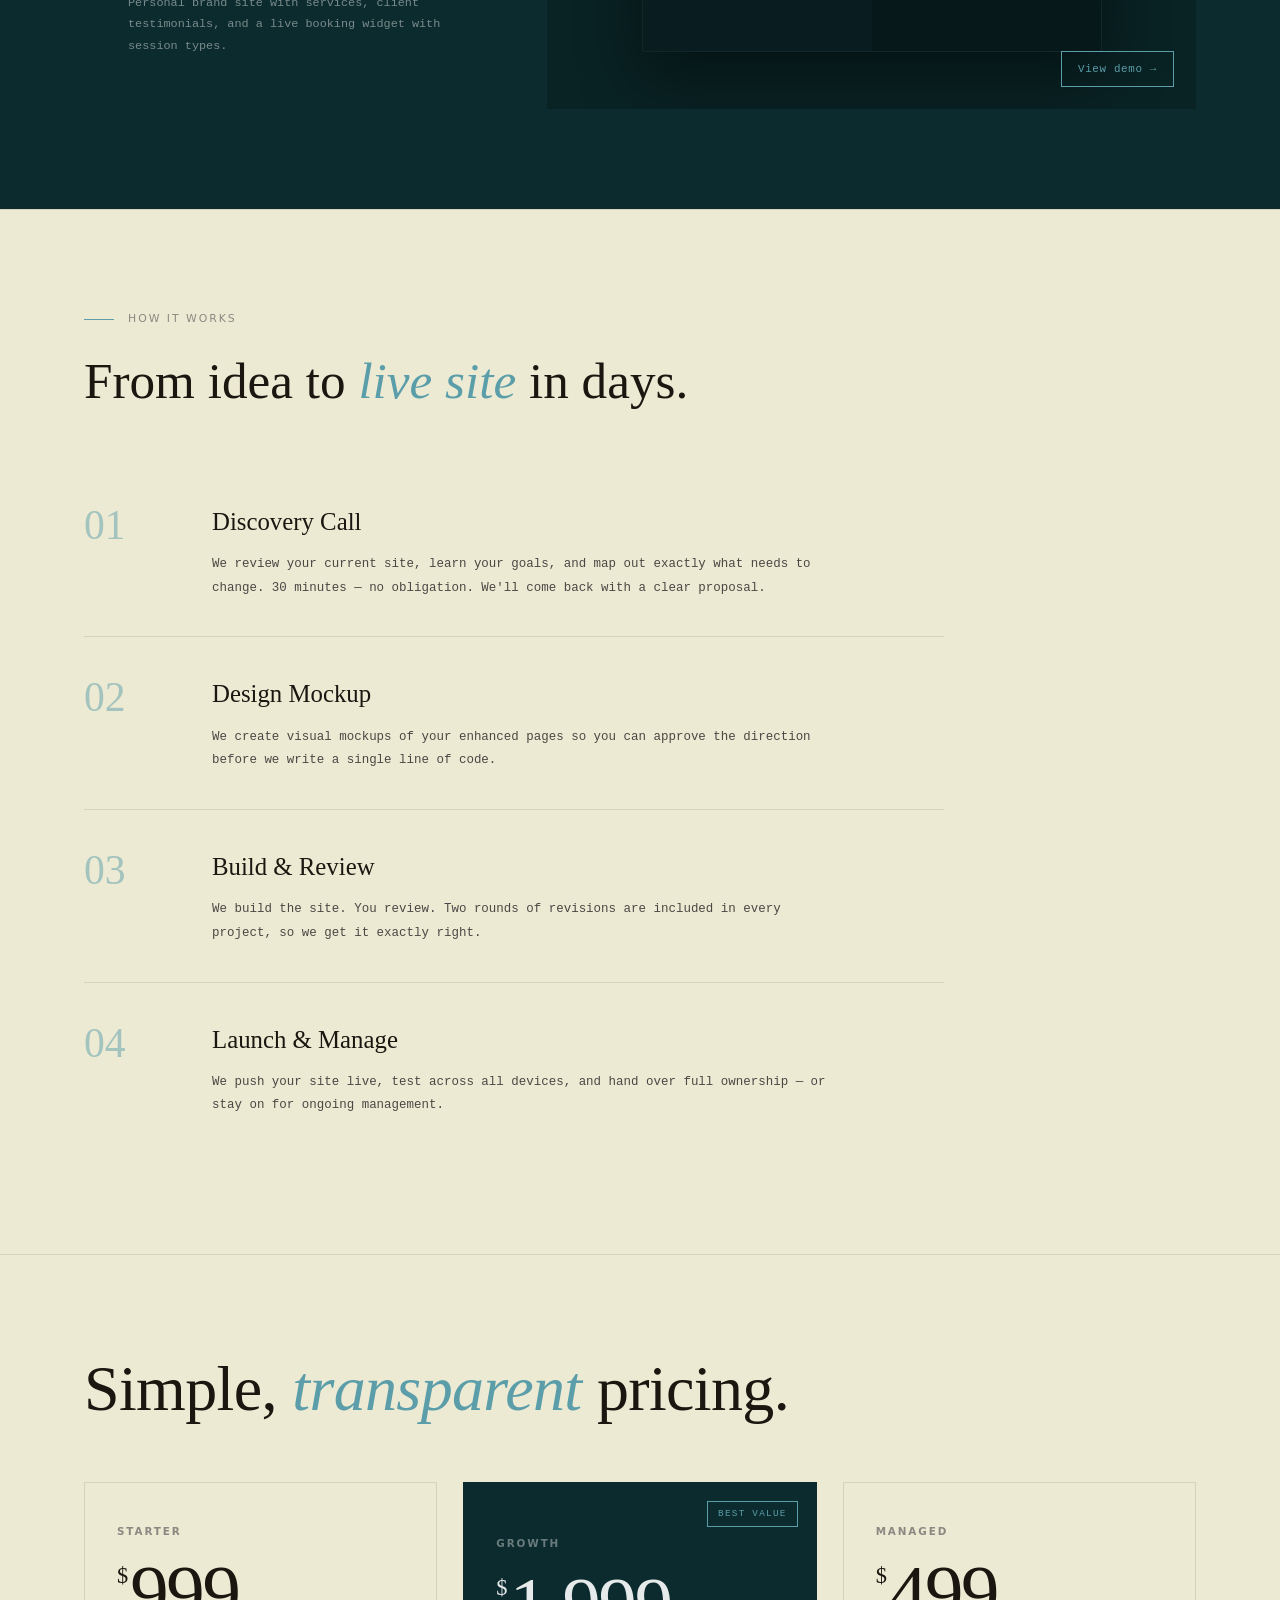
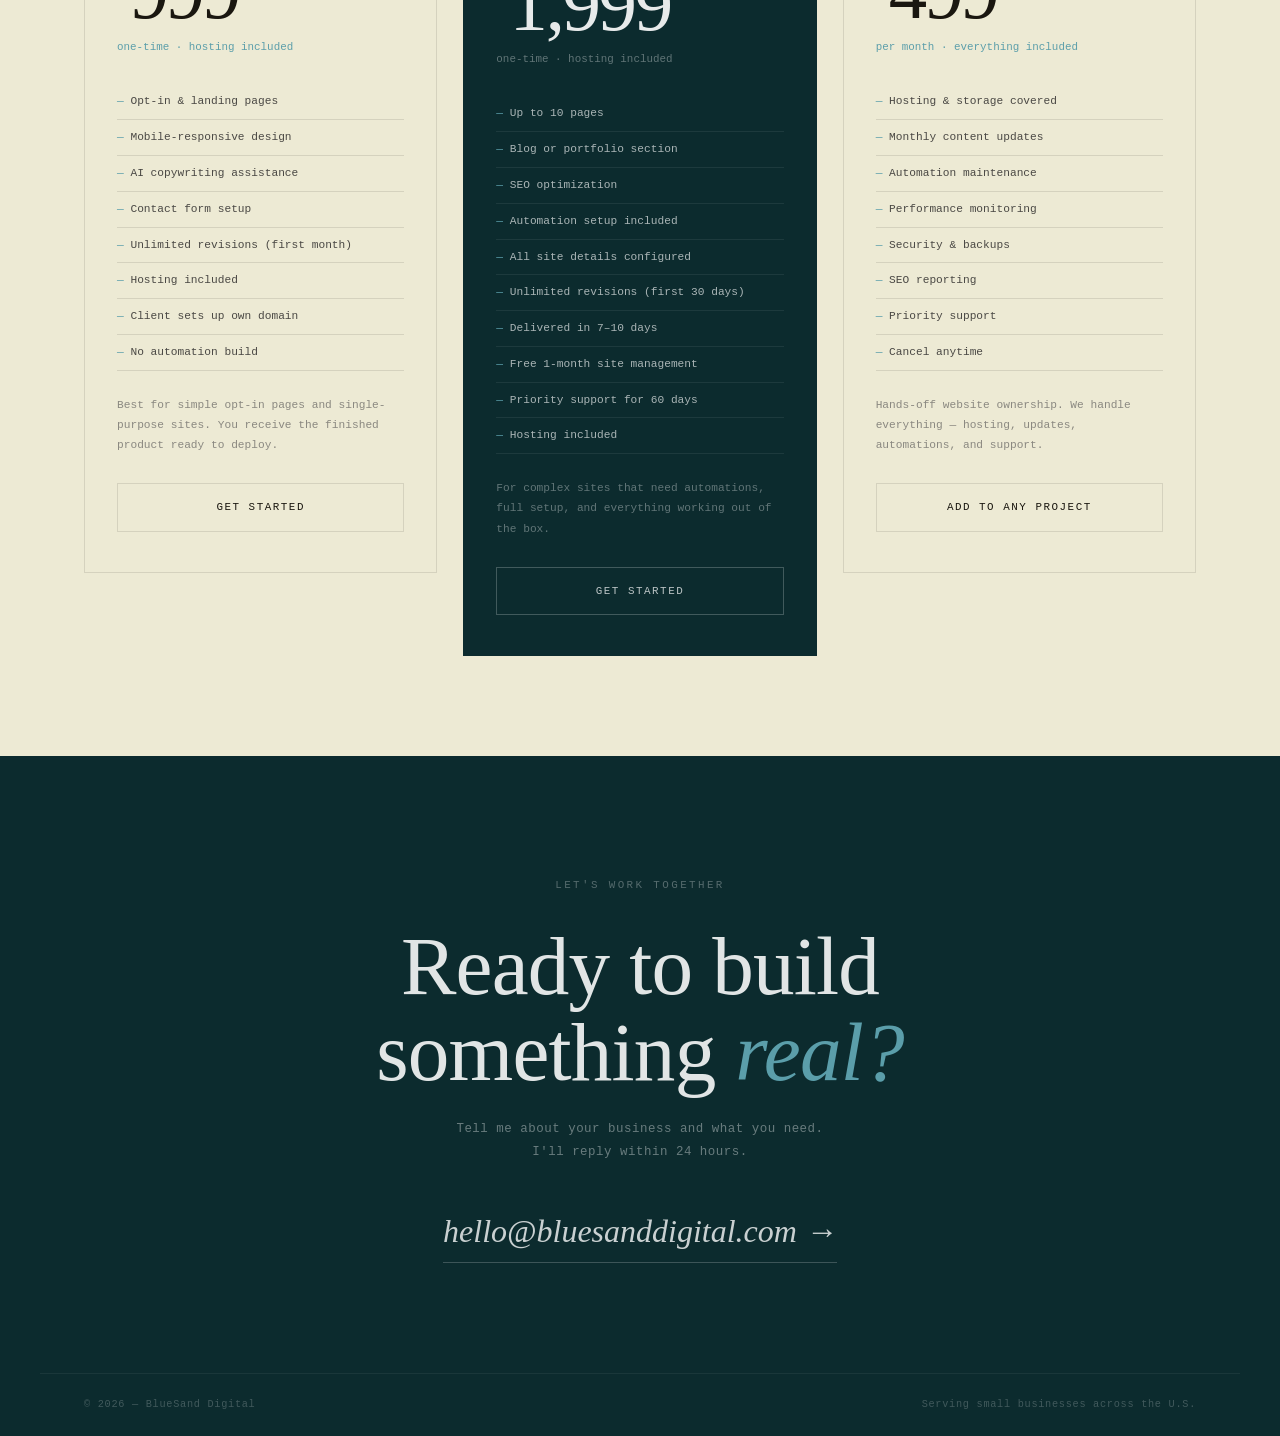
==== commit 473c7adb: "push" ====
--- a/index.html
+++ b/index.html
@@ -3,366 +3,391 @@
 <head>
   <meta charset="UTF-8" />
   <meta name="viewport" content="width=device-width, initial-scale=1.0" />
-
-  <!-- Security headers (also enforced server-side via vercel.json) -->
-  <meta http-equiv="Content-Security-Policy"
-        content="default-src 'self';
-                 style-src 'self' https://fonts.googleapis.com 'unsafe-inline';
-                 font-src 'self' https://fonts.gstatic.com;
-                 script-src 'self' 'unsafe-inline';
-                 img-src 'self' data: https:;
-                 connect-src 'self';
-                 frame-ancestors 'none';
-                 base-uri 'self';" />
+  <meta http-equiv="Content-Security-Policy" content="default-src 'self'; style-src 'self' https://fonts.googleapis.com 'unsafe-inline'; font-src 'self' https://fonts.gstatic.com; script-src 'self' 'unsafe-inline'; img-src 'self' data:; connect-src 'self'; frame-ancestors 'none'; base-uri 'self';" />
   <meta http-equiv="X-Content-Type-Options" content="nosniff" />
-  <meta http-equiv="X-Frame-Options" content="DENY" />
   <meta name="referrer" content="strict-origin-when-cross-origin" />
-
-  <title>BlueSand Digital — Website Enhancement for U.S. Small Businesses</title>
-  <meta name="description" content="We enhance websites for U.S. small business owners — better UI, better UX, stronger conversions. Landing pages, membership portals, e-commerce, and more." />
-
+  <title>BlueSand Digital — Website Design for U.S. Small Businesses</title>
+  <meta name="description" content="We build and enhance websites for U.S. small business owners — landing pages, membership portals, e-commerce, and more. Fast delivery, transparent pricing." />
   <link rel="preconnect" href="https://fonts.googleapis.com" />
   <link rel="preconnect" href="https://fonts.gstatic.com" crossorigin />
-  <link href="https://fonts.googleapis.com/css2?family=Inter:wght@300;400;500;600;700&family=Playfair+Display:ital,wght@0,700;0,800;1,600;1,700&display=swap" rel="stylesheet" />
+  <link href="https://fonts.googleapis.com/css2?family=Cormorant+Garamond:ital,wght@0,300;0,400;0,500;0,600;1,300;1,400;1,500;1,600&family=Space+Mono:ital,wght@0,400;0,700;1,400&family=Inter:wght@300;400;500;600&display=swap" rel="stylesheet" />
   <link rel="stylesheet" href="styles.css" />
 </head>
 <body>
 
-  <!-- ===== STICKY HEADER ===== -->
+  <div class="scroll-dot" id="scroll-dot" aria-hidden="true"></div>
+
+  <!-- HEADER -->
   <header class="site-header" id="top">
-    <div class="header-inner">
-
-      <a href="#top" class="brand-logo" aria-label="BlueSand Digital — home">
-        <span class="logo-wave" aria-hidden="true">〰</span>
-        <span class="logo-text">BlueSand <strong>Digital</strong></span>
-      </a>
-
-      <nav class="site-nav" aria-label="Primary navigation">
-        <a href="#services">Services</a>
-        <a href="#process">How It Works</a>
-        <a href="#why-us">Why Us</a>
-        <a href="#contact">Contact</a>
-      </nav>
-
-      <div class="header-cta">
-        <a href="tel:+15551234567" class="header-phone">📞 (555) 123-4567</a>
-        <a href="#contact" class="btn-seafoam">Book a Free Call</a>
-      </div>
-
-      <button class="nav-toggle" aria-label="Open menu" aria-expanded="false">
-        <span></span><span></span><span></span>
-      </button>
-
-    </div>
+    <a href="#top" class="brand">BlueSand <strong>Digital</strong></a>
+    <nav class="site-nav" aria-label="Primary navigation">
+      <a href="#services">Services</a>
+      <a href="#work">Work</a>
+      <a href="#pricing">Pricing</a>
+      <a href="#contact">Contact</a>
+    </nav>
+    <button class="nav-toggle" aria-label="Open menu" aria-expanded="false">
+      <span></span><span></span><span></span>
+    </button>
   </header>
 
-  <!-- ===== VALUE-PROP BAR ===== -->
-  <div class="tagline-bar" role="complementary" aria-label="Key value propositions">
-    <div class="tagline-inner">
-      <span>✦ U.S. Small Business Specialists</span>
-      <span>✦ 1–3 Week Turnaround</span>
-      <span>✦ Direct with Your Designer</span>
-      <span>✦ Transparent Flat Pricing</span>
-    </div>
-  </div>
-
-  <!-- ===== HERO ===== -->
-  <section class="hero-section" aria-labelledby="hero-heading">
-    <div class="container">
-      <div class="hero-content">
-        <p class="eyebrow">Website Enhancement Studio</p>
-        <h1 id="hero-heading">
-          Your business already has a website.<br>
-          <em>Let's make it work harder.</em>
-        </h1>
-        <p class="hero-desc">
-          Most U.S. small business owners have a website — but it's not converting visitors into customers.
-          We take what you already have and transform the UI and UX into something your visitors
-          actually want to use.
-        </p>
-        <div class="hero-actions">
-          <a href="#services" class="btn-primary">See Our Services</a>
-          <a href="#process" class="btn-outline">How It Works</a>
-        </div>
-      </div>
-    </div>
-    <div class="hero-wave" aria-hidden="true"></div>
-  </section>
-
-  <!-- ===== SERVICES ===== -->
-  <section id="services" class="services-section" aria-labelledby="services-heading">
-    <div class="container">
-
-      <div class="section-head">
-        <p class="eyebrow">What we build</p>
-        <h2 id="services-heading">Four types of sites. One studio.</h2>
-        <p class="section-desc">
-          Every project starts with your existing brand and business goals. We enhance what's there
-          and build what's missing — fast.
-        </p>
-      </div>
-
-      <!-- Table populated dynamically from content.json via main.js -->
-      <div class="services-table-wrap" hidden>
-        <table class="services-table" aria-label="Services, timelines, and pricing">
-          <thead>
-            <tr>
-              <th scope="col">Service</th>
-              <th scope="col">Best For</th>
-              <th scope="col">Timeline</th>
-              <th scope="col">Starting At</th>
-              <th scope="col"><span class="sr-only">Action</span></th>
-            </tr>
-          </thead>
-          <tbody id="services-tbody">
-            <!-- Populated by main.js -->
-          </tbody>
-        </table>
-      </div>
-
-      <!-- Static fallback if JavaScript is disabled -->
-      <div class="services-cards" id="services-fallback">
+  <!-- HERO -->
+  <section class="hero-section" aria-labelledby="hero-h1">
+    <div class="hero-inner">
+      <p class="hero-eyebrow">Web Design &amp; Enhancement for U.S. Small Business</p>
+      <h1 id="hero-h1">Your business deserves a <em>website</em> that works.</h1>
+      <p class="hero-sub">We build and enhance websites, membership portals, and digital storefronts — using AI tools to deliver fast, at a fraction of the cost.</p>
+      <a href="#contact" class="btn-hero">Start a Project →</a>
+      <div class="scroll-hint" aria-hidden="true">
+        <span>SCROLL</span>
+        <span class="scroll-arrow">↓</span>
+      </div>
+    </div>
+  </section>
+
+  <!-- ABOUT -->
+  <section id="about" class="about-section" aria-labelledby="about-h2">
+    <div class="container">
+      <div class="about-grid">
+        <div class="about-left">
+          <p class="eyebrow-line">About</p>
+          <h2 id="about-h2">Smart design, <em>faster</em> than ever.</h2>
+        </div>
+        <div class="about-right">
+          <p>We're an independent web design studio leveraging the latest AI tools to help small businesses across the U.S. build a professional online presence — without the agency price tag or the six-week wait.</p>
+          <p>Whether your site is outdated and underperforming, or you need something built from scratch, we deliver clean, fast, and conversion-focused results. And we stick around to manage it.</p>
+          <p>This is personal — not an agency. You get direct access to your designer, real communication, and a website that actually reflects your business.</p>
+          <div class="stats-divider"></div>
+          <div class="stats-row">
+            <div class="stat">
+              <span class="stat-num">48h</span>
+              <span class="stat-label">avg. first draft</span>
+            </div>
+            <div class="stat">
+              <span class="stat-num">100%</span>
+              <span class="stat-label">U.S.-focused clients</span>
+            </div>
+            <div class="stat">
+              <span class="stat-num">AI</span>
+              <span class="stat-label">powered workflow</span>
+            </div>
+          </div>
+        </div>
+      </div>
+    </div>
+  </section>
+
+  <!-- SERVICES -->
+  <section id="services" class="services-section" aria-labelledby="services-h2">
+    <div class="container">
+      <p class="eyebrow-line">What We Do</p>
+      <div class="services-grid">
+
         <article class="service-card">
-          <div class="service-icon" aria-hidden="true">🚀</div>
-          <div class="service-card-body">
-            <h3>Landing Pages</h3>
-            <p>High-converting pages for lead generation, promotions, or product launches that turn visitors into leads.</p>
-            <span class="service-badge">5–7 days · from $499</span>
-          </div>
-          <a href="#contact" class="btn-sm">Get Started</a>
-        </article>
+          <span class="service-num">01</span>
+          <h3 class="service-title">Landing Pages</h3>
+          <p>High-converting single pages for lead generation, promotions, and product launches. Clean, fast, and built to turn visitors into leads.</p>
+          <div class="service-tags">
+            <span class="tag">Lead Generation</span>
+            <span class="tag">Mobile-first</span>
+            <span class="tag">A/B Ready</span>
+          </div>
+        </article>
+
         <article class="service-card">
-          <div class="service-icon" aria-hidden="true">🔐</div>
-          <div class="service-card-body">
-            <h3>Membership Portal</h3>
-            <p>Gated content, online courses, and community access pages designed for your paying members.</p>
-            <span class="service-badge">2–3 weeks · from $1,499</span>
-          </div>
-          <a href="#contact" class="btn-sm">Get Started</a>
-        </article>
+          <span class="service-num">02</span>
+          <h3 class="service-title">Membership Portals</h3>
+          <p>Gated content, subscription access, and member dashboards — ideal for coaches, studios, and businesses building a community.</p>
+          <div class="service-tags">
+            <span class="tag">Gated Content</span>
+            <span class="tag">Subscriptions</span>
+            <span class="tag">User Dashboards</span>
+          </div>
+        </article>
+
         <article class="service-card">
-          <div class="service-icon" aria-hidden="true">📋</div>
-          <div class="service-card-body">
-            <h3>Workshop / Opt-in Pages</h3>
-            <p>Event registration, webinar sign-ups, and lead magnet delivery pages that grow your list.</p>
-            <span class="service-badge">3–5 days · from $299</span>
-          </div>
-          <a href="#contact" class="btn-sm">Get Started</a>
-        </article>
+          <span class="service-num">03</span>
+          <h3 class="service-title">E-commerce &amp; Business Sites</h3>
+          <p>Full online stores and multi-page business sites. Fast to launch and easy to manage, from single-product pages to full catalogs.</p>
+          <div class="service-tags">
+            <span class="tag">Shopify</span>
+            <span class="tag">WooCommerce</span>
+            <span class="tag">Payment Setup</span>
+          </div>
+        </article>
+
         <article class="service-card">
-          <div class="service-icon" aria-hidden="true">🛍️</div>
-          <div class="service-card-body">
-            <h3>E-commerce &amp; Business Sites</h3>
-            <p>Full online store, coaching website, or personal/business profile site — built to impress and convert.</p>
-            <span class="service-badge">3–4 weeks · from $2,499</span>
-          </div>
-          <a href="#contact" class="btn-sm">Get Started</a>
-        </article>
-      </div>
-
-    </div>
-  </section>
-
-  <!-- ===== PROCESS ===== -->
-  <section id="process" class="process-section" aria-labelledby="process-heading">
-    <div class="container">
-
-      <div class="section-head">
-        <p class="eyebrow">How it works</p>
-        <h2 id="process-heading">Discovery to launch — in weeks, not months.</h2>
-      </div>
-
-      <!-- Populated by main.js; static fallback below -->
-      <div id="process-timeline" class="process-steps" aria-live="polite">
-        <article class="process-step">
-          <div class="step-num" aria-hidden="true">01</div>
-          <div class="step-body">
+          <span class="service-num">04</span>
+          <h3 class="service-title">Workshop &amp; Opt-in Pages</h3>
+          <p>Event registration, webinar sign-ups, and lead magnet delivery pages designed to grow your list and fill your events.</p>
+          <div class="service-tags">
+            <span class="tag">Email Capture</span>
+            <span class="tag">Event Pages</span>
+            <span class="tag">Funnels</span>
+          </div>
+        </article>
+
+        <article class="service-card wide">
+          <span class="service-num">05</span>
+          <h3 class="service-title">Site Redesign &amp; Enhancement</h3>
+          <p>Already have a site that's embarrassing you? We modernize the design, speed it up, and improve your UX so it actually converts.</p>
+          <div class="service-tags">
+            <span class="tag">UI Refresh</span>
+            <span class="tag">Speed Boost</span>
+            <span class="tag">UX Audit</span>
+          </div>
+        </article>
+
+        <article class="service-card wide">
+          <span class="service-num">06</span>
+          <h3 class="service-title">Website Management</h3>
+          <p>Ongoing site care — content updates, performance monitoring, security, and SEO tweaks so your site never goes dark.</p>
+          <div class="service-tags">
+            <span class="tag">Monthly Retainer</span>
+            <span class="tag">SEO</span>
+            <span class="tag">Updates</span>
+          </div>
+        </article>
+
+      </div>
+    </div>
+  </section>
+
+  <!-- WORK (dark) -->
+  <section id="work" class="work-section" aria-labelledby="work-h2">
+    <div class="container">
+      <div class="work-header">
+        <div>
+          <p class="eyebrow-line light">Selected Work</p>
+          <h2 id="work-h2">Live <em>demo</em> projects</h2>
+        </div>
+        <p class="work-note">Click any project to view<br>the full interactive demo</p>
+      </div>
+
+      <div class="work-projects">
+
+        <article class="project-card">
+          <div class="project-mockup">
+            <div class="mockup membership-mock" aria-hidden="true">
+              <div class="mock-sidebar">
+                <div class="mock-logo-area"></div>
+                <div class="mock-nav-item active"></div>
+                <div class="mock-nav-item"></div>
+                <div class="mock-nav-item"></div>
+                <div class="mock-nav-item"></div>
+              </div>
+              <div class="mock-main">
+                <div class="mock-topbar">
+                  <div class="mock-tab active">Course Library</div>
+                  <div class="mock-tab">Dashboard</div>
+                  <div class="mock-tab">Recordings</div>
+                  <div class="mock-tab">Weekly Calls</div>
+                </div>
+                <div class="mock-body">
+                  <div class="mock-prog-bar"><div class="mock-prog-fill" style="width:65%"></div></div>
+                  <div class="mock-prog-bar"><div class="mock-prog-fill" style="width:42%"></div></div>
+                  <div class="mock-prog-bar"><div class="mock-prog-fill" style="width:78%"></div></div>
+                  <div class="mock-row"></div>
+                  <div class="mock-row short"></div>
+                </div>
+              </div>
+            </div>
+            <a href="#contact" class="project-demo-btn">View live demo →</a>
+          </div>
+          <div class="project-info">
+            <p class="project-category">Membership Portal</p>
+            <div class="project-tags">
+              <span class="tag-outline">Course Library</span>
+              <span class="tag-outline">Dashboard</span>
+              <span class="tag-outline">Recordings</span>
+              <span class="tag-outline">Weekly Calls</span>
+            </div>
+            <h3>Elevate Academy<br>Member Portal</h3>
+            <p>Full dashboard with module progress tracking, weekly call calendar, recent recordings library, and streak stats.</p>
+          </div>
+        </article>
+
+        <article class="project-card reverse">
+          <div class="project-mockup">
+            <div class="mockup coach-mock" aria-hidden="true">
+              <div class="mock-coach-header">
+                <div class="mock-name-line"></div>
+                <div class="mock-nav-pills">
+                  <div class="mock-pill"></div>
+                  <div class="mock-pill"></div>
+                  <div class="mock-pill"></div>
+                </div>
+              </div>
+              <div class="mock-coach-body">
+                <div class="mock-hero-text">
+                  <div class="mock-line long"></div>
+                  <div class="mock-line medium"></div>
+                  <div class="mock-btns-row">
+                    <div class="mock-cta teal"></div>
+                    <div class="mock-cta outline"></div>
+                  </div>
+                </div>
+                <div class="mock-booking-widget">
+                  <div class="mock-booking-line"></div>
+                  <div class="mock-session-row"></div>
+                  <div class="mock-session-row"></div>
+                  <div class="mock-session-row"></div>
+                  <div class="mock-book-btn"></div>
+                </div>
+              </div>
+            </div>
+            <a href="#contact" class="project-demo-btn">View demo →</a>
+          </div>
+          <div class="project-info">
+            <p class="project-category">Personal Brand &amp; Booking</p>
+            <div class="project-tags">
+              <span class="tag-outline">Portfolio</span>
+              <span class="tag-outline">Coaching Services</span>
+              <span class="tag-outline">Online Booking</span>
+            </div>
+            <h3>Jordan Mercer<br>Business Coach</h3>
+            <p>Personal brand site with services, client testimonials, and a live booking widget with session types.</p>
+          </div>
+        </article>
+
+      </div>
+    </div>
+  </section>
+
+  <!-- PROCESS -->
+  <section id="process" class="process-section" aria-labelledby="process-h2">
+    <div class="container">
+      <p class="eyebrow-line">How It Works</p>
+      <h2 id="process-h2">From idea to <em>live site</em> in days.</h2>
+      <div class="process-list">
+
+        <div class="process-item">
+          <span class="process-num">01</span>
+          <div class="process-content">
             <h3>Discovery Call</h3>
-            <p>We review your current site, learn your goals, and map out what's holding you back. Free 30-minute call — no obligation.</p>
-            <span class="step-time">Day 1</span>
-          </div>
-        </article>
-        <article class="process-step">
-          <div class="step-num" aria-hidden="true">02</div>
-          <div class="step-body">
+            <p>We review your current site, learn your goals, and map out exactly what needs to change. 30 minutes — no obligation. We'll come back with a clear proposal.</p>
+          </div>
+        </div>
+        <hr class="process-rule" />
+
+        <div class="process-item">
+          <span class="process-num">02</span>
+          <div class="process-content">
             <h3>Design Mockup</h3>
-            <p>We create a visual mockup of your enhanced pages so you can approve the direction before we write a single line of code.</p>
-            <span class="step-time">Days 2–4</span>
-          </div>
-        </article>
-        <article class="process-step">
-          <div class="step-num" aria-hidden="true">03</div>
-          <div class="step-body">
+            <p>We create visual mockups of your enhanced pages so you can approve the direction before we write a single line of code.</p>
+          </div>
+        </div>
+        <hr class="process-rule" />
+
+        <div class="process-item">
+          <span class="process-num">03</span>
+          <div class="process-content">
             <h3>Build &amp; Review</h3>
-            <p>We build your site. You review. Two rounds of revisions are included so we get it exactly right.</p>
-            <span class="step-time">Days 5–12</span>
-          </div>
-        </article>
-        <article class="process-step">
-          <div class="step-num" aria-hidden="true">04</div>
-          <div class="step-body">
-            <h3>Launch &amp; Handoff</h3>
-            <p>We push your site live, test across all devices, and hand over full ownership with a complete walkthrough video.</p>
-            <span class="step-time">Days 13–21</span>
-          </div>
-        </article>
-      </div>
-
-    </div>
-  </section>
-
-  <!-- ===== WHY US ===== -->
-  <section id="why-us" class="why-section" aria-labelledby="why-heading">
-    <div class="container">
-
-      <div class="section-head">
-        <p class="eyebrow">Why BlueSand Digital</p>
-        <h2 id="why-heading">We enhance what you have.<br><em>We build what you need.</em></h2>
-      </div>
-
-      <div class="why-grid">
-        <article class="why-card">
-          <div class="why-icon" aria-hidden="true">🎯</div>
-          <h3>Built for Small Business</h3>
-          <p>We work exclusively with U.S. small business owners. Your constraints, timelines, and budget matter — not just the project specs.</p>
-        </article>
-        <article class="why-card">
-          <div class="why-icon" aria-hidden="true">⚡</div>
-          <h3>Fast Turnaround</h3>
-          <p>Most agencies take months. We deliver in weeks. You get a first draft within days of kickoff, not a 6-week waiting period.</p>
-        </article>
-        <article class="why-card">
-          <div class="why-icon" aria-hidden="true">🤝</div>
-          <h3>Direct with Your Designer</h3>
-          <p>No account managers or middlemen. You work directly with the person building your site from day one through launch.</p>
-        </article>
-        <article class="why-card">
-          <div class="why-icon" aria-hidden="true">📊</div>
-          <h3>UI + UX That Converts</h3>
-          <p>Every decision is tied to keeping visitors engaged and moving toward your goal. We don't just make it look good — we make it work.</p>
-        </article>
-        <article class="why-card">
-          <div class="why-icon" aria-hidden="true">💰</div>
-          <h3>Flat, Published Pricing</h3>
-          <p>No surprise invoices. Our pricing is posted so you know exactly what you're paying before the first conversation.</p>
-        </article>
-        <article class="why-card">
-          <div class="why-icon" aria-hidden="true">🔒</div>
-          <h3>Secure by Default</h3>
-          <p>Every site we build ships with SSL, security headers, and best-practice configurations. Your visitors and data are protected.</p>
-        </article>
-      </div>
-
-    </div>
-  </section>
-
-  <!-- ===== CONTACT ===== -->
-  <section id="contact" class="contact-section" aria-labelledby="contact-heading">
-    <div class="container">
-
-      <div class="contact-panel">
-        <div class="contact-text">
-          <p class="eyebrow">Start today</p>
-          <h2 id="contact-heading">Ready to turn your website into your best salesperson?</h2>
-          <p>Book a free 30-minute discovery call. We'll look at your current site together and map out exactly what needs to change — no pressure, no pitch.</p>
-          <ul class="contact-details">
-            <li><strong>Email:</strong> <a href="mailto:hello@bluesanddigital.com">hello@bluesanddigital.com</a></li>
-            <li><strong>Phone:</strong> <a href="tel:+15551234567">(555) 123-4567</a></li>
-            <li><strong>Response:</strong> Within 24 hours</li>
+            <p>We build the site. You review. Two rounds of revisions are included in every project, so we get it exactly right.</p>
+          </div>
+        </div>
+        <hr class="process-rule" />
+
+        <div class="process-item">
+          <span class="process-num">04</span>
+          <div class="process-content">
+            <h3>Launch &amp; Manage</h3>
+            <p>We push your site live, test across all devices, and hand over full ownership — or stay on for ongoing management.</p>
+          </div>
+        </div>
+
+      </div>
+    </div>
+  </section>
+
+  <!-- PRICING -->
+  <section id="pricing" class="pricing-section" aria-labelledby="pricing-h2">
+    <div class="container">
+      <h2 id="pricing-h2">Simple, <em>transparent</em> pricing.</h2>
+      <div class="pricing-grid">
+
+        <article class="pricing-card">
+          <div class="pricing-top">
+            <p class="pricing-tier">Starter</p>
+            <div class="pricing-price"><sup>$</sup><span>999</span></div>
+            <p class="pricing-note">one-time · hosting included</p>
+          </div>
+          <ul class="feature-list">
+            <li>Opt-in &amp; landing pages</li>
+            <li>Mobile-responsive design</li>
+            <li>AI copywriting assistance</li>
+            <li>Contact form setup</li>
+            <li>Unlimited revisions (first month)</li>
+            <li>Hosting included</li>
+            <li>Client sets up own domain</li>
+            <li>No automation build</li>
           </ul>
-        </div>
-
-        <div class="contact-form-wrap">
-          <!-- Add data-action="https://formspree.io/f/YOUR_CODE" to connect to Formspree -->
-          <form class="contact-form" id="contact-form" novalidate aria-label="Contact form">
-            <div class="form-row">
-              <div class="form-group">
-                <label for="name">Your Name</label>
-                <input type="text" id="name" name="name" placeholder="Jane Smith"
-                       required autocomplete="name" />
-              </div>
-              <div class="form-group">
-                <label for="email">Business Email</label>
-                <input type="email" id="email" name="email"
-                       placeholder="jane@yourbusiness.com"
-                       required autocomplete="email" />
-              </div>
-            </div>
-            <div class="form-group">
-              <label for="website">Your Current Website URL</label>
-              <input type="url" id="website" name="website"
-                     placeholder="https://yourbusiness.com"
-                     autocomplete="url" />
-            </div>
-            <div class="form-group">
-              <label for="service">Service You're Interested In</label>
-              <select id="service" name="service">
-                <option value="">Select a service…</option>
-                <option value="landing-page">Landing Page</option>
-                <option value="membership">Membership Portal</option>
-                <option value="workshop">Workshop / Opt-in Page</option>
-                <option value="ecommerce">E-commerce / Business Site</option>
-                <option value="not-sure">Not Sure Yet</option>
-              </select>
-            </div>
-            <div class="form-group">
-              <label for="message">Tell Us About Your Goals</label>
-              <textarea id="message" name="message" rows="3"
-                        placeholder="What's not working on your current site? What do you want visitors to do?"></textarea>
-            </div>
-            <button type="submit" class="btn-primary btn-full">
-              Book My Free Discovery Call →
-            </button>
-          </form>
-        </div>
-      </div>
-
-    </div>
-  </section>
-
-  <!-- ===== FOOTER ===== -->
-  <footer class="site-footer">
-    <div class="container">
-
-      <div class="footer-grid">
-        <div class="footer-brand">
-          <span class="logo-text">BlueSand <strong>Digital</strong></span>
-          <p>Website enhancement for U.S. small businesses. We make your existing site work better — and build new pages that drive real results.</p>
-        </div>
-        <div class="footer-col">
-          <h4>Services</h4>
-          <ul>
-            <li><a href="#services">Landing Pages</a></li>
-            <li><a href="#services">Membership Portals</a></li>
-            <li><a href="#services">Workshop Pages</a></li>
-            <li><a href="#services">E-commerce Sites</a></li>
+          <p class="pricing-desc">Best for simple opt-in pages and single-purpose sites. You receive the finished product ready to deploy.</p>
+          <a href="#contact" class="btn-pricing">Get Started</a>
+        </article>
+
+        <article class="pricing-card featured">
+          <div class="pricing-badge">Best Value</div>
+          <div class="pricing-top">
+            <p class="pricing-tier">Growth</p>
+            <div class="pricing-price"><sup>$</sup><span>1,999</span></div>
+            <p class="pricing-note">one-time · hosting included</p>
+          </div>
+          <ul class="feature-list">
+            <li>Up to 10 pages</li>
+            <li>Blog or portfolio section</li>
+            <li>SEO optimization</li>
+            <li>Automation setup included</li>
+            <li>All site details configured</li>
+            <li>Unlimited revisions (first 30 days)</li>
+            <li>Delivered in 7–10 days</li>
+            <li>Free 1-month site management</li>
+            <li>Priority support for 60 days</li>
+            <li>Hosting included</li>
           </ul>
-        </div>
-        <div class="footer-col">
-          <h4>Company</h4>
-          <ul>
-            <li><a href="#process">How It Works</a></li>
-            <li><a href="#why-us">Why Us</a></li>
-            <li><a href="#contact">Contact</a></li>
+          <p class="pricing-desc">For complex sites that need automations, full setup, and everything working out of the box.</p>
+          <a href="#contact" class="btn-pricing">Get Started</a>
+        </article>
+
+        <article class="pricing-card">
+          <div class="pricing-top">
+            <p class="pricing-tier">Managed</p>
+            <div class="pricing-price"><sup>$</sup><span>499</span></div>
+            <p class="pricing-note">per month · everything included</p>
+          </div>
+          <ul class="feature-list">
+            <li>Hosting &amp; storage covered</li>
+            <li>Monthly content updates</li>
+            <li>Automation maintenance</li>
+            <li>Performance monitoring</li>
+            <li>Security &amp; backups</li>
+            <li>SEO reporting</li>
+            <li>Priority support</li>
+            <li>Cancel anytime</li>
           </ul>
-        </div>
-        <div class="footer-col">
-          <h4>Talk to Us</h4>
-          <ul>
-            <li><a href="tel:+15551234567">(555) 123-4567</a></li>
-            <li><a href="mailto:hello@bluesanddigital.com">hello@bluesanddigital.com</a></li>
-            <li>U.S. Small Businesses Only</li>
-          </ul>
-        </div>
-      </div>
-
-      <div class="footer-bottom">
-        <p>© 2026 BlueSand Digital. All rights reserved.</p>
-        <p>Built with care for American small business owners.</p>
-      </div>
-
-    </div>
-  </footer>
+          <p class="pricing-desc">Hands-off website ownership. We handle everything — hosting, updates, automations, and support.</p>
+          <a href="#contact" class="btn-pricing">Add to Any Project</a>
+        </article>
+
+      </div>
+    </div>
+  </section>
+
+  <!-- CONTACT (dark) -->
+  <section id="contact" class="contact-section" aria-labelledby="contact-h2">
+    <div class="container">
+      <div class="contact-inner">
+        <p class="contact-eyebrow">Let's Work Together</p>
+        <h2 id="contact-h2">Ready to build something <em>real?</em></h2>
+        <p class="contact-sub">Tell me about your business and what you need. I'll reply within 24 hours.</p>
+        <a href="mailto:hello@bluesanddigital.com" class="contact-email">hello@bluesanddigital.com →</a>
+      </div>
+    </div>
+    <div class="contact-footer">
+      <span>© 2026 — BlueSand Digital</span>
+      <span>Serving small businesses across the U.S.</span>
+    </div>
+  </section>
 
   <script src="main.js"></script>
 </body>
--- a/styles.css
+++ b/styles.css
@@ -1,668 +1,858 @@
-/* ===================================================================
-   BlueSand Digital — Beach & Ocean Theme
-   Palette: deep ocean, seafoam teal, warm sand, pastel sky
-   =================================================================== */
-
-/* ===== CSS CUSTOM PROPERTIES ===== */
+/* ================================================================
+   BlueSand Digital — Warm Cream + Deep Ocean Design System
+   Fonts: Cormorant Garamond (headings) + Space Mono (body)
+   ================================================================ */
+
 :root {
-  /* Ocean blues */
-  --ocean-deep:   #0C3B5E;
-  --ocean-mid:    #1A6B9A;
-  --ocean-light:  #5DADE2;
-
-  /* Seafoam teal accent */
-  --seafoam:      #4ECDC4;
-  --seafoam-dark: #35b5ac;
-  --sea-glass:    #A8DADC;
-
-  /* Sand tones */
-  --sand-pale:    #F5F0E8;
-  --sand-warm:    #F2E8CF;
-  --sand-accent:  #DFC99A;
-
-  /* Sky tones */
-  --sky-pale:     #EDF5FB;
-  --sky-mid:      #C8E4F5;
-
-  /* Text */
-  --text-dark:    #0D2137;
-  --text-body:    #3A5468;
-  --text-light:   #6B8A9E;
-
-  /* Neutral */
-  --white:        #FFFFFF;
-  --border:       rgba(168, 218, 220, 0.4);
-
-  /* Radii */
-  --r-sm: 8px;
-  --r-md: 14px;
-  --r-lg: 22px;
-  --r-xl: 32px;
-  --r-full: 999px;
-
-  /* Shadows */
-  --sh-sm: 0 2px 8px rgba(13, 33, 55, 0.06);
-  --sh-md: 0 8px 28px rgba(13, 33, 55, 0.10);
-  --sh-lg: 0 20px 56px rgba(13, 33, 55, 0.13);
-
-  /* Layout */
-  --max-w: 1160px;
-  --header-h: 70px;
-}
-
-/* ===== RESET ===== */
+  --cream:    #EDEAD4;
+  --dark:     #0C2B2E;
+  --teal:     #5B9EAA;
+  --text-h:   #1A1710;
+  --text-b:   #4A4844;
+  --text-m:   #8A8880;
+  --border:   rgba(26, 23, 16, 0.11);
+  --border-d: rgba(255, 255, 255, 0.09);
+
+  --serif: 'Cormorant Garamond', Georgia, serif;
+  --mono:  'Space Mono', 'Courier New', monospace;
+  --sans:  'Inter', system-ui, sans-serif;
+
+  --max-w: 1200px;
+  --hh: 62px;
+}
+
+/* ── RESET ── */
 *, *::before, *::after { box-sizing: border-box; margin: 0; padding: 0; }
 html { scroll-behavior: smooth; }
 body {
-  font-family: "Inter", system-ui, -apple-system, sans-serif;
-  background: var(--sand-pale);
-  color: var(--text-body);
+  font-family: var(--mono);
+  background: var(--cream);
+  color: var(--text-b);
   line-height: 1.7;
   -webkit-font-smoothing: antialiased;
-}
-img { max-width: 100%; display: block; }
+  overflow-x: hidden;
+}
+ul { list-style: none; }
 a { color: inherit; }
-ul { list-style: none; }
 button { cursor: pointer; border: none; background: none; font: inherit; }
 
-/* ===== UTILITY ===== */
-.sr-only {
-  position: absolute;
-  width: 1px; height: 1px;
-  padding: 0; margin: -1px;
-  overflow: hidden; clip: rect(0,0,0,0);
-  white-space: nowrap; border: 0;
-}
-
-/* ===== CONTAINER ===== */
 .container {
   max-width: var(--max-w);
   margin: 0 auto;
-  padding: 0 28px;
-}
-
-/* ===== TYPOGRAPHY ===== */
-h1, h2, h3 {
-  font-family: "Playfair Display", Georgia, serif;
-  color: var(--text-dark);
-  line-height: 1.15;
-}
-h4 {
-  font-family: "Inter", sans-serif;
-  font-size: 0.75rem;
-  font-weight: 700;
-  letter-spacing: 0.15em;
-  text-transform: uppercase;
-  color: var(--text-light);
-}
-h1 { font-size: clamp(2.6rem, 5vw, 4.6rem); font-weight: 800; }
-h2 { font-size: clamp(2rem, 3.5vw, 3.1rem); font-weight: 700; }
-h3 { font-size: 1.2rem; font-weight: 700; }
-h1 em, h2 em { font-style: italic; color: var(--ocean-mid); }
-
-.eyebrow {
-  display: inline-flex;
+  padding: 0 44px;
+}
+
+/* ── SCROLL DOT ── */
+.scroll-dot {
+  position: fixed;
+  right: 22px;
+  top: 50%;
+  width: 9px;
+  height: 9px;
+  border-radius: 50%;
+  background: var(--text-b);
+  z-index: 300;
+  pointer-events: none;
+  transition: background 0.3s, top 0.08s linear;
+}
+.scroll-dot.on-dark { background: rgba(255, 255, 255, 0.65); }
+
+/* ── HEADER ── */
+.site-header {
+  position: fixed;
+  top: 0; left: 0; right: 0;
+  z-index: 100;
+  height: var(--hh);
+  display: flex;
   align-items: center;
-  gap: 12px;
-  font-size: 0.78rem;
-  font-weight: 700;
-  letter-spacing: 0.2em;
-  text-transform: uppercase;
-  color: var(--ocean-mid);
-  margin-bottom: 14px;
-}
-.eyebrow::before {
-  content: "";
-  width: 34px;
-  height: 2px;
-  background: var(--seafoam);
-  flex-shrink: 0;
-  border-radius: 2px;
-}
-
-.section-desc {
-  font-size: 1.02rem;
-  color: var(--text-body);
-  max-width: 580px;
-  margin-top: 10px;
-  line-height: 1.8;
-}
-
-/* ===== BUTTONS ===== */
-.btn-primary {
+  justify-content: space-between;
+  padding: 0 44px;
+  background: var(--cream);
+  border-bottom: 1px solid var(--border);
+}
+.brand {
+  font-family: var(--serif);
+  font-size: 0.95rem;
+  font-weight: 300;
+  color: var(--text-h);
+  text-decoration: none;
+  letter-spacing: 0.02em;
+}
+.brand strong { font-weight: 600; }
+
+.site-nav { display: flex; align-items: center; gap: 40px; }
+.site-nav a {
+  font-family: var(--sans);
+  font-size: 0.7rem;
+  font-weight: 500;
+  letter-spacing: 0.16em;
+  text-transform: uppercase;
+  color: var(--text-b);
+  text-decoration: none;
+  transition: color 0.2s;
+}
+.site-nav a:hover,
+.site-nav a.active { color: var(--text-h); }
+
+.nav-toggle {
+  display: none;
+  flex-direction: column;
+  justify-content: space-between;
+  width: 24px;
+  height: 15px;
+}
+.nav-toggle span {
+  display: block;
+  width: 100%;
+  height: 1.5px;
+  background: var(--text-h);
+  border-radius: 1px;
+  transition: opacity 0.2s, transform 0.2s;
+}
+
+/* ── HERO ── */
+.hero-section {
+  min-height: 100vh;
+  display: flex;
+  align-items: center;
+  justify-content: center;
+  background: var(--cream);
+  padding: calc(var(--hh) + 40px) 44px 80px;
+  text-align: center;
+}
+.hero-inner {
+  max-width: 960px;
+  display: flex;
+  flex-direction: column;
+  align-items: center;
+}
+.hero-eyebrow {
+  font-family: var(--mono);
+  font-size: 0.68rem;
+  letter-spacing: 0.22em;
+  text-transform: uppercase;
+  color: var(--text-m);
+  margin-bottom: 28px;
+}
+.hero-section h1 {
+  font-family: var(--serif);
+  font-size: clamp(3.6rem, 8vw, 8.5rem);
+  font-weight: 400;
+  line-height: 1.04;
+  letter-spacing: -0.01em;
+  color: var(--text-h);
+  margin-bottom: 28px;
+}
+.hero-section h1 em {
+  font-style: italic;
+  font-weight: 300;
+  color: var(--teal);
+}
+.hero-sub {
+  font-family: var(--mono);
+  font-size: 0.82rem;
+  color: var(--text-b);
+  max-width: 460px;
+  line-height: 1.9;
+  margin-bottom: 44px;
+}
+.btn-hero {
   display: inline-flex;
   align-items: center;
   justify-content: center;
-  padding: 14px 32px;
-  border-radius: var(--r-full);
-  background: var(--ocean-mid);
-  color: var(--white);
-  font-weight: 600;
-  font-size: 0.95rem;
+  padding: 17px 52px;
+  background: var(--dark);
+  color: rgba(255, 255, 255, 0.88);
+  font-family: var(--mono);
+  font-size: 0.72rem;
+  letter-spacing: 0.16em;
+  text-transform: uppercase;
   text-decoration: none;
-  transition: background 0.2s, transform 0.15s, box-shadow 0.2s;
-  box-shadow: 0 4px 18px rgba(26, 107, 154, 0.38);
-}
-.btn-primary:hover {
-  background: var(--ocean-deep);
-  transform: translateY(-1px);
-  box-shadow: 0 6px 26px rgba(26, 107, 154, 0.48);
-}
-.btn-primary.btn-full { width: 100%; }
-
-.btn-outline {
-  display: inline-flex;
+  transition: background 0.2s, transform 0.15s;
+  margin-bottom: 52px;
+}
+.btn-hero:hover { background: #0f3538; transform: translateY(-1px); }
+
+.scroll-hint {
+  display: flex;
+  flex-direction: column;
+  align-items: center;
+  gap: 5px;
+  font-family: var(--mono);
+  font-size: 0.6rem;
+  letter-spacing: 0.22em;
+  text-transform: uppercase;
+  color: var(--text-m);
+}
+.scroll-arrow { animation: bob 1.6s ease-in-out infinite; }
+@keyframes bob {
+  0%, 100% { transform: translateY(0); }
+  50%       { transform: translateY(5px); }
+}
+
+/* ── EYEBROW LINE ── */
+.eyebrow-line {
+  display: flex;
+  align-items: center;
+  gap: 14px;
+  font-family: var(--sans);
+  font-size: 0.68rem;
+  font-weight: 500;
+  letter-spacing: 0.18em;
+  text-transform: uppercase;
+  color: var(--text-m);
+  margin-bottom: 24px;
+}
+.eyebrow-line::before {
+  content: "";
+  display: block;
+  width: 30px;
+  height: 1px;
+  background: var(--teal);
+  flex-shrink: 0;
+}
+.eyebrow-line.light { color: rgba(255,255,255,0.38); }
+.eyebrow-line.light::before { background: var(--teal); }
+
+/* ── ABOUT ── */
+.about-section {
+  padding: 100px 0;
+  background: var(--cream);
+  border-top: 1px solid var(--border);
+}
+.about-grid {
+  display: grid;
+  grid-template-columns: 1fr 1.55fr;
+  gap: 88px;
+  align-items: start;
+}
+.about-left h2 {
+  font-family: var(--serif);
+  font-size: clamp(2.4rem, 4vw, 4rem);
+  font-weight: 400;
+  line-height: 1.1;
+  color: var(--text-h);
+  margin-top: 8px;
+}
+.about-left h2 em { font-style: italic; font-weight: 300; color: var(--teal); }
+.about-right p {
+  font-family: var(--mono);
+  font-size: 0.8rem;
+  line-height: 1.95;
+  color: var(--text-b);
+  margin-bottom: 18px;
+}
+.about-right p:last-of-type { margin-bottom: 0; }
+.stats-divider {
+  height: 1px;
+  background: var(--border);
+  margin: 36px 0;
+}
+.stats-row {
+  display: grid;
+  grid-template-columns: repeat(3, 1fr);
+  gap: 28px;
+}
+.stat { display: flex; flex-direction: column; gap: 5px; }
+.stat-num {
+  font-family: var(--serif);
+  font-size: 2.8rem;
+  font-weight: 300;
+  color: var(--text-h);
+  line-height: 1;
+}
+.stat-label {
+  font-family: var(--mono);
+  font-size: 0.65rem;
+  letter-spacing: 0.06em;
+  color: var(--text-m);
+}
+
+/* ── SERVICES ── */
+.services-section {
+  padding: 80px 0 100px;
+  background: var(--cream);
+  border-top: 1px solid var(--border);
+}
+.services-section .eyebrow-line { margin-bottom: 0; }
+.services-grid {
+  display: grid;
+  grid-template-columns: repeat(4, 1fr);
+  border-left: 1px solid var(--border);
+  border-top: 1px solid var(--border);
+  margin-top: 32px;
+}
+.service-card {
+  border-right: 1px solid var(--border);
+  border-bottom: 1px solid var(--border);
+  padding: 36px 28px 32px;
+  transition: background 0.2s;
+  cursor: default;
+}
+.service-card.wide { grid-column: span 2; }
+.service-card:hover { background: rgba(91, 158, 170, 0.05); }
+.service-num {
+  display: block;
+  font-family: var(--mono);
+  font-size: 0.68rem;
+  color: var(--teal);
+  letter-spacing: 0.04em;
+  margin-bottom: 14px;
+}
+.service-title {
+  font-family: var(--serif);
+  font-size: 1.5rem;
+  font-weight: 400;
+  color: var(--teal);
+  line-height: 1.2;
+  margin-bottom: 14px;
+}
+.service-card p {
+  font-family: var(--mono);
+  font-size: 0.75rem;
+  line-height: 1.8;
+  color: var(--text-b);
+  margin-bottom: 22px;
+}
+.service-tags { display: flex; flex-wrap: wrap; gap: 7px; }
+.tag {
+  display: inline-block;
+  padding: 4px 11px;
+  font-family: var(--mono);
+  font-size: 0.62rem;
+  letter-spacing: 0.04em;
+  color: var(--text-b);
+  border: 1px solid var(--border);
+}
+
+/* ── WORK (DARK) ── */
+.work-section {
+  background: var(--dark);
+  padding: 100px 0;
+}
+.work-header {
+  display: flex;
+  justify-content: space-between;
+  align-items: flex-end;
+  margin-bottom: 56px;
+}
+.work-header h2 {
+  font-family: var(--serif);
+  font-size: clamp(2.8rem, 5.5vw, 5.8rem);
+  font-weight: 400;
+  color: rgba(255, 255, 255, 0.88);
+  line-height: 1.05;
+}
+.work-header h2 em { font-style: italic; font-weight: 300; color: var(--teal); }
+.work-note {
+  font-family: var(--mono);
+  font-size: 0.68rem;
+  color: rgba(255, 255, 255, 0.35);
+  text-align: right;
+  line-height: 1.65;
+  letter-spacing: 0.04em;
+  padding-bottom: 6px;
+}
+.work-projects { display: flex; flex-direction: column; }
+
+.project-card {
+  display: grid;
+  grid-template-columns: 1.4fr 1fr;
+  border-top: 1px solid var(--border-d);
+}
+.project-card.reverse { grid-template-columns: 1fr 1.4fr; }
+.project-card.reverse .project-mockup { order: 2; }
+.project-card.reverse .project-info  { order: 1; }
+
+.project-mockup {
+  position: relative;
+  background: rgba(0, 0, 0, 0.22);
+  padding: 44px 40px;
+  min-height: 300px;
+  display: flex;
   align-items: center;
   justify-content: center;
-  padding: 13px 30px;
-  border-radius: var(--r-full);
-  border: 2px solid var(--ocean-mid);
-  color: var(--ocean-mid);
+  overflow: hidden;
+}
+.project-demo-btn {
+  position: absolute;
+  bottom: 22px;
+  right: 22px;
+  font-family: var(--mono);
+  font-size: 0.68rem;
+  letter-spacing: 0.06em;
+  color: var(--teal);
+  text-decoration: none;
+  border: 1px solid var(--teal);
+  padding: 8px 16px;
+  transition: background 0.2s, color 0.2s;
+}
+.project-demo-btn:hover { background: var(--teal); color: var(--dark); }
+
+.project-info {
+  padding: 52px 44px;
+  display: flex;
+  flex-direction: column;
+  justify-content: center;
+  gap: 16px;
+}
+.project-category {
+  font-family: var(--sans);
+  font-size: 0.65rem;
   font-weight: 600;
-  font-size: 0.95rem;
-  text-decoration: none;
-  transition: all 0.2s;
-}
-.btn-outline:hover {
-  background: var(--ocean-mid);
-  color: var(--white);
-}
-
-.btn-seafoam {
-  display: inline-flex;
-  align-items: center;
-  justify-content: center;
-  padding: 10px 22px;
-  border-radius: var(--r-full);
-  background: var(--seafoam);
-  color: var(--ocean-deep);
-  font-weight: 700;
-  font-size: 0.88rem;
-  text-decoration: none;
-  transition: background 0.2s, transform 0.15s;
-  box-shadow: 0 3px 12px rgba(78, 205, 196, 0.42);
-}
-.btn-seafoam:hover { background: var(--seafoam-dark); color: var(--white); }
-
-.btn-sm {
-  display: inline-flex;
-  align-items: center;
-  padding: 7px 18px;
-  border-radius: var(--r-full);
-  background: var(--ocean-mid);
-  color: var(--white);
-  font-size: 0.82rem;
-  font-weight: 600;
-  text-decoration: none;
+  letter-spacing: 0.2em;
+  text-transform: uppercase;
+  color: var(--teal);
+}
+.project-tags { display: flex; flex-wrap: wrap; gap: 8px; }
+.tag-outline {
+  font-family: var(--mono);
+  font-size: 0.62rem;
+  letter-spacing: 0.04em;
+  color: rgba(255, 255, 255, 0.5);
+  border: 1px solid rgba(255, 255, 255, 0.18);
+  padding: 4px 12px;
+}
+.project-info h3 {
+  font-family: var(--serif);
+  font-size: 2.2rem;
+  font-weight: 400;
+  color: rgba(255, 255, 255, 0.88);
+  line-height: 1.15;
+}
+.project-info p {
+  font-family: var(--mono);
+  font-size: 0.74rem;
+  color: rgba(255, 255, 255, 0.45);
+  line-height: 1.8;
+  max-width: 320px;
+}
+
+/* CSS Wireframe Mockups */
+.mockup {
+  width: 100%;
+  max-width: 460px;
+  border-radius: 3px;
+  overflow: hidden;
+  box-shadow: 0 24px 64px rgba(0, 0, 0, 0.45);
+}
+
+/* Membership Portal */
+.membership-mock {
+  display: flex;
+  height: 230px;
+  background: #091d20;
+  border: 1px solid rgba(255, 255, 255, 0.04);
+}
+.mock-sidebar {
+  width: 56px;
+  background: #060f10;
+  padding: 12px 8px;
+  display: flex;
+  flex-direction: column;
+  gap: 8px;
+}
+.mock-logo-area {
+  width: 30px;
+  height: 30px;
+  background: rgba(91, 158, 170, 0.28);
+  border-radius: 3px;
+  margin-bottom: 10px;
+  flex-shrink: 0;
+}
+.mock-nav-item {
+  height: 4px;
+  background: rgba(255, 255, 255, 0.1);
+  border-radius: 2px;
+  flex-shrink: 0;
+}
+.mock-nav-item.active { background: var(--teal); width: 72%; }
+.mock-main { flex: 1; display: flex; flex-direction: column; overflow: hidden; }
+.mock-topbar {
+  display: flex;
+  gap: 12px;
+  padding: 10px 14px;
+  background: rgba(255,255,255,0.03);
+  border-bottom: 1px solid rgba(255,255,255,0.04);
+  flex-shrink: 0;
+}
+.mock-tab {
+  font-family: var(--mono);
+  font-size: 0.45rem;
+  color: rgba(255, 255, 255, 0.28);
+  letter-spacing: 0.04em;
+  padding-bottom: 3px;
   white-space: nowrap;
-  transition: background 0.2s;
-}
-.btn-sm:hover { background: var(--ocean-deep); }
-
-/* ===== HEADER ===== */
-.site-header {
-  position: sticky;
-  top: 0;
-  z-index: 100;
-  background: var(--ocean-deep);
-  height: var(--header-h);
-  border-bottom: 1px solid rgba(255, 255, 255, 0.07);
-}
-.header-inner {
+}
+.mock-tab.active { color: var(--teal); border-bottom: 1px solid var(--teal); }
+.mock-body { padding: 14px; display: flex; flex-direction: column; gap: 10px; }
+.mock-prog-bar {
+  height: 5px;
+  background: rgba(255, 255, 255, 0.07);
+  border-radius: 3px;
+  overflow: hidden;
+}
+.mock-prog-fill {
+  height: 100%;
+  background: linear-gradient(90deg, var(--teal), rgba(91,158,170,0.4));
+  border-radius: 3px;
+}
+.mock-row { height: 5px; background: rgba(255,255,255,0.07); border-radius: 2px; }
+.mock-row.short { width: 60%; }
+
+/* Business Coach */
+.coach-mock {
+  height: 230px;
+  background: #091d20;
+  border: 1px solid rgba(255,255,255,0.04);
+  display: flex;
+  flex-direction: column;
+}
+.mock-coach-header {
   display: flex;
   align-items: center;
   justify-content: space-between;
+  padding: 12px 16px;
+  border-bottom: 1px solid rgba(255,255,255,0.05);
+  flex-shrink: 0;
+}
+.mock-name-line { width: 72px; height: 4px; background: rgba(255,255,255,0.22); border-radius: 2px; }
+.mock-nav-pills { display: flex; gap: 7px; }
+.mock-pill { width: 36px; height: 4px; background: rgba(255,255,255,0.1); border-radius: 2px; }
+.mock-coach-body {
+  flex: 1;
+  display: grid;
+  grid-template-columns: 1fr 1fr;
+  overflow: hidden;
+}
+.mock-hero-text {
+  padding: 16px;
+  display: flex;
+  flex-direction: column;
+  gap: 9px;
+  justify-content: center;
+}
+.mock-line { height: 4px; background: rgba(255,255,255,0.18); border-radius: 2px; }
+.mock-line.long { width: 88%; }
+.mock-line.medium { width: 58%; }
+.mock-btns-row { display: flex; gap: 7px; margin-top: 4px; }
+.mock-cta { height: 13px; border-radius: 2px; }
+.mock-cta.teal { width: 56px; background: var(--teal); }
+.mock-cta.outline { width: 44px; border: 1px solid rgba(255,255,255,0.2); }
+.mock-booking-widget {
+  padding: 12px;
+  background: rgba(0,0,0,0.18);
+  display: flex;
+  flex-direction: column;
+  gap: 8px;
+}
+.mock-booking-line { height: 4px; width: 75%; background: rgba(255,255,255,0.14); border-radius: 2px; }
+.mock-session-row { height: 11px; background: rgba(255,255,255,0.06); border-radius: 2px; }
+.mock-book-btn { height: 15px; background: var(--teal); border-radius: 2px; margin-top: 2px; }
+
+/* ── PROCESS ── */
+.process-section {
+  padding: 100px 0;
+  background: var(--cream);
+  border-top: 1px solid var(--border);
+}
+.process-section h2 {
+  font-family: var(--serif);
+  font-size: clamp(2.4rem, 4vw, 4rem);
+  font-weight: 400;
+  line-height: 1.1;
+  color: var(--text-h);
+  margin-bottom: 56px;
+}
+.process-section h2 em { font-style: italic; font-weight: 300; color: var(--teal); }
+.process-list { max-width: 860px; }
+.process-item {
+  display: grid;
+  grid-template-columns: 96px 1fr;
+  gap: 32px;
+  padding: 36px 0;
+  align-items: start;
+}
+.process-rule { border: none; border-top: 1px solid var(--border); }
+.process-num {
+  font-family: var(--serif);
+  font-size: 2.6rem;
+  font-weight: 300;
+  color: var(--teal);
+  opacity: 0.5;
+  line-height: 1;
+  padding-top: 4px;
+}
+.process-content h3 {
+  font-family: var(--serif);
+  font-size: 1.55rem;
+  font-weight: 400;
+  color: var(--text-h);
+  margin-bottom: 10px;
+}
+.process-content p {
+  font-family: var(--mono);
+  font-size: 0.78rem;
+  line-height: 1.9;
+  color: var(--text-b);
+  max-width: 620px;
+}
+
+/* ── PRICING ── */
+.pricing-section {
+  padding: 100px 0;
+  background: var(--cream);
+  border-top: 1px solid var(--border);
+}
+.pricing-section h2 {
+  font-family: var(--serif);
+  font-size: clamp(2.8rem, 5vw, 5.5rem);
+  font-weight: 400;
+  color: var(--text-h);
+  line-height: 1.05;
+  margin-bottom: 60px;
+  letter-spacing: -0.01em;
+}
+.pricing-section h2 em { font-style: italic; font-weight: 300; color: var(--teal); }
+.pricing-grid {
+  display: grid;
+  grid-template-columns: repeat(3, 1fr);
+  gap: 26px;
+  align-items: start;
+}
+.pricing-card {
+  border: 1px solid var(--border);
+  padding: 40px 32px;
+  position: relative;
+}
+.pricing-card.featured {
+  background: var(--dark);
+  border-color: var(--dark);
+  padding-top: 52px;
+}
+.pricing-badge {
+  position: absolute;
+  top: 18px;
+  right: 18px;
+  font-family: var(--mono);
+  font-size: 0.58rem;
+  letter-spacing: 0.14em;
+  text-transform: uppercase;
+  color: var(--teal);
+  border: 1px solid var(--teal);
+  padding: 4px 10px;
+}
+.pricing-tier {
+  font-family: var(--sans);
+  font-size: 0.65rem;
+  font-weight: 600;
+  letter-spacing: 0.18em;
+  text-transform: uppercase;
+  color: var(--text-m);
+  margin-bottom: 14px;
+}
+.pricing-card.featured .pricing-tier { color: rgba(255,255,255,0.38); }
+.pricing-price {
+  display: flex;
+  align-items: flex-start;
+  gap: 2px;
+  margin-bottom: 6px;
+  line-height: 1;
+}
+.pricing-price sup {
+  font-family: var(--serif);
+  font-size: 1.4rem;
+  font-weight: 300;
+  color: var(--text-h);
+  margin-top: 10px;
+}
+.pricing-price span {
+  font-family: var(--serif);
+  font-size: 4.8rem;
+  font-weight: 300;
+  color: var(--text-h);
+  letter-spacing: -0.03em;
+}
+.pricing-card.featured .pricing-price sup,
+.pricing-card.featured .pricing-price span { color: rgba(255,255,255,0.9); }
+.pricing-note {
+  font-family: var(--mono);
+  font-size: 0.68rem;
+  color: var(--teal);
+  margin-bottom: 28px;
+}
+.pricing-card.featured .pricing-note { color: rgba(255,255,255,0.35); }
+
+.feature-list {
+  display: flex;
+  flex-direction: column;
+  margin-bottom: 24px;
+}
+.feature-list li {
+  font-family: var(--mono);
+  font-size: 0.7rem;
+  color: var(--text-b);
+  padding: 9px 0;
+  border-bottom: 1px solid var(--border);
+  line-height: 1.5;
+}
+.feature-list li::before { content: "— "; color: var(--teal); }
+.pricing-card.featured .feature-list li {
+  color: rgba(255,255,255,0.65);
+  border-bottom-color: rgba(255,255,255,0.07);
+}
+.pricing-desc {
+  font-family: var(--mono);
+  font-size: 0.7rem;
+  line-height: 1.8;
+  color: var(--text-m);
+  margin-bottom: 28px;
+}
+.pricing-card.featured .pricing-desc { color: rgba(255,255,255,0.35); }
+.btn-pricing {
+  display: block;
+  width: 100%;
+  padding: 14px;
+  text-align: center;
+  font-family: var(--mono);
+  font-size: 0.68rem;
+  letter-spacing: 0.14em;
+  text-transform: uppercase;
+  text-decoration: none;
+  color: var(--text-h);
+  border: 1px solid var(--border);
+  transition: background 0.2s, color 0.2s, border-color 0.2s;
+}
+.btn-pricing:hover { background: var(--text-h); color: var(--cream); border-color: var(--text-h); }
+.pricing-card.featured .btn-pricing {
+  color: rgba(255,255,255,0.72);
+  border-color: rgba(255,255,255,0.22);
+}
+.pricing-card.featured .btn-pricing:hover {
+  background: rgba(255,255,255,0.1);
+  border-color: rgba(255,255,255,0.4);
+}
+
+/* ── CONTACT (DARK) ── */
+.contact-section {
+  background: var(--dark);
+  padding: 120px 0 0;
+}
+.contact-inner {
+  text-align: center;
+  max-width: 820px;
+  margin: 0 auto;
+  padding: 0 44px 110px;
+  display: flex;
+  flex-direction: column;
+  align-items: center;
+}
+.contact-eyebrow {
+  font-family: var(--mono);
+  font-size: 0.68rem;
+  letter-spacing: 0.22em;
+  text-transform: uppercase;
+  color: rgba(255,255,255,0.3);
+  margin-bottom: 28px;
+}
+.contact-section h2 {
+  font-family: var(--serif);
+  font-size: clamp(3rem, 6.5vw, 7.5rem);
+  font-weight: 400;
+  color: rgba(255,255,255,0.88);
+  line-height: 1.04;
+  margin-bottom: 22px;
+  letter-spacing: -0.01em;
+}
+.contact-section h2 em { font-style: italic; font-weight: 300; color: var(--teal); }
+.contact-sub {
+  font-family: var(--mono);
+  font-size: 0.78rem;
+  color: rgba(255,255,255,0.38);
+  line-height: 1.85;
+  margin-bottom: 40px;
+  letter-spacing: 0.04em;
+  max-width: 400px;
+}
+.contact-email {
+  font-family: var(--serif);
+  font-size: clamp(1.2rem, 2.5vw, 2rem);
+  font-weight: 300;
+  font-style: italic;
+  color: rgba(255,255,255,0.78);
+  text-decoration: none;
+  border-bottom: 1px solid rgba(255,255,255,0.2);
+  padding-bottom: 4px;
+  transition: color 0.2s, border-color 0.2s;
+}
+.contact-email:hover { color: var(--teal); border-color: var(--teal); }
+.contact-footer {
   max-width: var(--max-w);
   margin: 0 auto;
-  padding: 0 28px;
-  height: 100%;
-  gap: 24px;
-}
-
-.brand-logo {
-  display: flex;
-  align-items: center;
-  gap: 10px;
-  text-decoration: none;
-  flex-shrink: 0;
-}
-.logo-wave {
-  font-size: 1.6rem;
-  color: var(--seafoam);
-  line-height: 1;
-}
-.logo-text {
-  font-family: "Playfair Display", Georgia, serif;
-  font-size: 1.1rem;
-  font-weight: 400;
-  color: rgba(255, 255, 255, 0.82);
-  letter-spacing: 0.02em;
-}
-.logo-text strong { font-weight: 800; color: var(--white); }
-
-.site-nav {
-  display: flex;
-  align-items: center;
-  gap: 28px;
-}
-.site-nav a {
-  font-size: 0.88rem;
-  font-weight: 500;
-  color: rgba(255, 255, 255, 0.68);
-  text-decoration: none;
-  letter-spacing: 0.04em;
-  transition: color 0.2s;
-  padding-bottom: 3px;
-  border-bottom: 2px solid transparent;
-}
-.site-nav a:hover,
-.site-nav a.active {
-  color: var(--white);
-  border-bottom-color: var(--seafoam);
-}
-
-.header-cta {
-  display: flex;
-  align-items: center;
-  gap: 14px;
-  flex-shrink: 0;
-}
-.header-phone {
-  font-size: 0.83rem;
-  color: rgba(255, 255, 255, 0.62);
-  text-decoration: none;
-  transition: color 0.2s;
-  white-space: nowrap;
-}
-.header-phone:hover { color: var(--white); }
-
-.nav-toggle {
-  display: none;
-  flex-direction: column;
+  border-top: 1px solid rgba(255,255,255,0.06);
+  padding: 22px 44px;
+  display: flex;
   justify-content: space-between;
-  width: 26px;
-  height: 18px;
-}
-.nav-toggle span {
-  display: block;
-  width: 100%;
-  height: 2px;
-  background: var(--white);
-  border-radius: 2px;
-  transition: transform 0.22s, opacity 0.22s;
-}
-
-/* ===== TAGLINE BAR ===== */
-.tagline-bar {
-  background: var(--ocean-mid);
-  padding: 11px 28px;
-}
-.tagline-inner {
-  max-width: var(--max-w);
-  margin: 0 auto;
-  display: flex;
-  align-items: center;
-  justify-content: center;
-  gap: 32px;
-  flex-wrap: wrap;
-  font-size: 0.8rem;
-  font-weight: 600;
-  letter-spacing: 0.05em;
-  color: rgba(255, 255, 255, 0.9);
-}
-
-/* ===== HERO ===== */
-.hero-section {
-  position: relative;
-  background: linear-gradient(135deg, var(--sky-pale) 0%, #d4eaf6 55%, #bddcef 100%);
-  padding: 84px 0 100px;
-  overflow: hidden;
-}
-.hero-content { max-width: 820px; position: relative; z-index: 1; }
-.hero-content h1 { margin: 14px 0 22px; letter-spacing: -0.02em; }
-.hero-desc {
-  font-size: 1.08rem;
-  max-width: 580px;
-  line-height: 1.8;
-  color: var(--text-body);
-  margin-bottom: 36px;
-}
-.hero-actions {
-  display: flex;
-  gap: 16px;
-  flex-wrap: wrap;
-}
-
-/* Wave divider at hero bottom */
-.hero-wave {
-  position: absolute;
-  bottom: -1px;
-  left: 0;
-  right: 0;
-  height: 56px;
-  background: var(--sand-pale);
-  clip-path: ellipse(55% 100% at 50% 100%);
-}
-
-/* ===== SHARED SECTION STYLES ===== */
-.section-head { margin-bottom: 38px; }
-
-.services-section,
-.why-section  { background: var(--sand-pale); padding: 76px 0; }
-.process-section { background: var(--sand-warm); padding: 76px 0; }
-.contact-section { background: var(--white); padding: 76px 0; }
-
-/* ===== SERVICES TABLE ===== */
-.services-table-wrap {
-  overflow-x: auto;
-  border-radius: var(--r-lg);
-  box-shadow: var(--sh-md);
-  border: 1px solid var(--border);
-}
-.services-table {
-  width: 100%;
-  border-collapse: collapse;
-  background: var(--white);
-  font-size: 0.94rem;
-}
-.services-table thead { background: var(--ocean-deep); }
-.services-table th {
-  padding: 16px 22px;
-  text-align: left;
-  font-family: "Inter", sans-serif;
-  font-size: 0.75rem;
-  font-weight: 700;
-  letter-spacing: 0.12em;
-  text-transform: uppercase;
-  color: rgba(255, 255, 255, 0.78);
-  white-space: nowrap;
-}
-.services-table tbody tr {
-  border-bottom: 1px solid rgba(168, 218, 220, 0.22);
-  transition: background 0.15s;
-}
-.services-table tbody tr:last-child { border-bottom: none; }
-.services-table tbody tr:hover { background: var(--sky-pale); }
-.services-table td { padding: 20px 22px; vertical-align: middle; }
-
-.service-name {
-  display: flex;
-  align-items: center;
-  gap: 12px;
-  font-weight: 700;
-  color: var(--text-dark);
-  font-size: 0.98rem;
-  white-space: nowrap;
-}
-.service-icon-sm { font-size: 1.35rem; }
-.service-timeline { color: var(--ocean-mid); font-weight: 600; white-space: nowrap; }
-.service-price { color: var(--text-dark); font-weight: 700; white-space: nowrap; }
-
-/* ===== SERVICES CARDS (JS-off fallback) ===== */
-.services-cards {
-  display: grid;
-  grid-template-columns: repeat(auto-fit, minmax(240px, 1fr));
-  gap: 22px;
-}
-.service-card {
-  background: var(--white);
-  border: 1px solid var(--border);
-  border-radius: var(--r-lg);
-  padding: 28px;
-  box-shadow: var(--sh-sm);
-  display: flex;
-  flex-direction: column;
-  gap: 16px;
-  transition: transform 0.2s, box-shadow 0.2s;
-}
-.service-card:hover { transform: translateY(-3px); box-shadow: var(--sh-md); }
-.service-icon { font-size: 1.9rem; }
-.service-card-body { flex: 1; }
-.service-card-body h3 { margin-bottom: 8px; }
-.service-card-body p { font-size: 0.92rem; color: var(--text-body); line-height: 1.65; }
-.service-badge {
-  display: inline-block;
-  margin-top: 12px;
-  font-size: 0.78rem;
-  font-weight: 700;
-  letter-spacing: 0.06em;
-  color: var(--ocean-mid);
-  background: rgba(26, 107, 154, 0.09);
-  padding: 4px 12px;
-  border-radius: var(--r-full);
-}
-
-/* ===== PROCESS ===== */
-.process-steps {
-  display: grid;
-  gap: 18px;
-}
-.process-step {
-  display: grid;
-  grid-template-columns: 76px 1fr;
-  gap: 26px;
-  align-items: start;
-  background: var(--white);
-  border-radius: var(--r-lg);
-  padding: 28px 32px;
-  box-shadow: var(--sh-sm);
-  border: 1px solid var(--border);
-  transition: transform 0.2s, box-shadow 0.2s;
-}
-.process-step:hover { transform: translateY(-2px); box-shadow: var(--sh-md); }
-.step-num {
-  font-family: "Playfair Display", Georgia, serif;
-  font-size: 2.1rem;
-  font-weight: 800;
-  color: var(--sea-glass);
-  line-height: 1;
-  user-select: none;
-  align-self: center;
-}
-.step-body h3 { margin-bottom: 8px; }
-.step-body p { font-size: 0.93rem; color: var(--text-body); line-height: 1.7; }
-.step-time {
-  display: inline-block;
-  margin-top: 12px;
-  font-size: 0.76rem;
-  font-weight: 700;
-  letter-spacing: 0.1em;
-  text-transform: uppercase;
-  color: var(--ocean-mid);
-  background: rgba(26, 107, 154, 0.09);
-  padding: 3px 10px;
-  border-radius: var(--r-full);
-}
-
-/* ===== WHY US ===== */
-.why-grid {
-  display: grid;
-  grid-template-columns: repeat(3, 1fr);
-  gap: 22px;
-}
-.why-card {
-  background: var(--white);
-  border-radius: var(--r-lg);
-  padding: 28px;
-  border: 1px solid var(--border);
-  box-shadow: var(--sh-sm);
-  transition: transform 0.2s, box-shadow 0.2s;
-}
-.why-card:hover { transform: translateY(-3px); box-shadow: var(--sh-md); }
-.why-icon { font-size: 1.8rem; margin-bottom: 14px; }
-.why-card h3 { margin-bottom: 10px; font-size: 1.08rem; }
-.why-card p { font-size: 0.91rem; color: var(--text-body); line-height: 1.7; }
-
-/* ===== CONTACT ===== */
-.contact-panel {
-  display: grid;
-  grid-template-columns: 1fr 1.2fr;
-  gap: 60px;
-  align-items: start;
-}
-.contact-text h2 { margin-bottom: 16px; }
-.contact-text > p { color: var(--text-body); margin-bottom: 28px; line-height: 1.75; }
-.contact-details {
-  display: flex;
-  flex-direction: column;
-  gap: 10px;
-  font-size: 0.92rem;
-  color: var(--text-body);
-}
-.contact-details a { color: var(--ocean-mid); text-decoration: none; }
-.contact-details a:hover { text-decoration: underline; }
-
-.contact-form-wrap { position: relative; }
-.contact-form {
-  background: var(--sky-pale);
-  border-radius: var(--r-xl);
-  padding: 36px;
-  border: 1px solid var(--border);
-  box-shadow: var(--sh-md);
-  display: flex;
-  flex-direction: column;
-  gap: 18px;
-}
-.form-row {
-  display: grid;
-  grid-template-columns: 1fr 1fr;
-  gap: 16px;
-}
-.form-group { display: flex; flex-direction: column; gap: 6px; }
-.form-group label {
-  font-size: 0.78rem;
-  font-weight: 700;
-  letter-spacing: 0.08em;
-  text-transform: uppercase;
-  color: var(--text-body);
-}
-.form-group input,
-.form-group select,
-.form-group textarea {
-  padding: 11px 14px;
-  border: 1.5px solid rgba(168, 218, 220, 0.65);
-  border-radius: var(--r-md);
-  background: var(--white);
-  font-family: inherit;
-  font-size: 0.94rem;
-  color: var(--text-dark);
-  transition: border-color 0.2s, box-shadow 0.2s;
-  width: 100%;
-}
-.form-group input:focus,
-.form-group select:focus,
-.form-group textarea:focus {
-  outline: none;
-  border-color: var(--ocean-mid);
-  box-shadow: 0 0 0 3px rgba(26, 107, 154, 0.12);
-}
-.form-group textarea { resize: vertical; min-height: 88px; }
-select { appearance: none; background-image: url("data:image/svg+xml,%3Csvg xmlns='http://www.w3.org/2000/svg' width='12' height='7'%3E%3Cpath d='M1 1l5 5 5-5' stroke='%236B8A9E' stroke-width='1.5' fill='none' stroke-linecap='round'/%3E%3C/svg%3E"); background-repeat: no-repeat; background-position: right 14px center; padding-right: 36px; cursor: pointer; }
-
-/* ===== FOOTER ===== */
-.site-footer {
-  background: var(--ocean-deep);
-  padding: 56px 0 30px;
-}
-.footer-grid {
-  display: grid;
-  grid-template-columns: 2fr 1fr 1fr 1fr;
-  gap: 40px;
-  margin-bottom: 44px;
-}
-.footer-brand .logo-text {
-  color: rgba(255,255,255,0.88);
-  display: block;
-  margin-bottom: 14px;
-}
-.footer-brand p {
-  font-size: 0.87rem;
-  line-height: 1.72;
-  color: rgba(255,255,255,0.48);
-  max-width: 280px;
-}
-.footer-col h4 {
-  color: rgba(255,255,255,0.42);
-  margin-bottom: 16px;
-}
-.footer-col ul { display: flex; flex-direction: column; gap: 10px; }
-.footer-col li,
-.footer-col a {
-  font-size: 0.87rem;
-  color: rgba(255,255,255,0.6);
-  text-decoration: none;
-  transition: color 0.2s;
-}
-.footer-col a:hover { color: var(--white); }
-.footer-bottom {
-  border-top: 1px solid rgba(255,255,255,0.07);
-  padding-top: 22px;
-  display: flex;
-  justify-content: space-between;
-  flex-wrap: wrap;
-  gap: 8px;
-  font-size: 0.8rem;
-  color: rgba(255,255,255,0.3);
-}
-
-/* ===== RESPONSIVE ===== */
+  font-family: var(--mono);
+  font-size: 0.64rem;
+  letter-spacing: 0.07em;
+  color: rgba(255,255,255,0.22);
+}
+
+/* ── RESPONSIVE ── */
 @media (max-width: 1024px) {
-  .why-grid { grid-template-columns: repeat(2, 1fr); }
-  .footer-grid { grid-template-columns: 1fr 1fr; }
-  .contact-panel { gap: 40px; }
+  .services-grid  { grid-template-columns: repeat(2, 1fr); }
+  .service-card.wide { grid-column: span 1; }
+  .pricing-grid   { grid-template-columns: 1fr; max-width: 480px; }
+  .about-grid     { grid-template-columns: 1fr; gap: 44px; }
+  .project-card,
+  .project-card.reverse { grid-template-columns: 1fr; }
+  .project-card.reverse .project-mockup { order: 0; }
+  .project-card.reverse .project-info   { order: 0; }
+  .work-header    { flex-direction: column; align-items: flex-start; gap: 12px; }
+  .work-note      { text-align: left; }
 }
 
 @media (max-width: 768px) {
-  :root { --header-h: 62px; }
-
-  .site-nav,
-  .header-phone { display: none; }
+  :root { --hh: 58px; }
+  .container { padding: 0 24px; }
+  .site-header { padding: 0 24px; }
+  .site-nav { display: none; }
   .nav-toggle { display: flex; }
-
   .site-nav.nav-open {
     display: flex;
     flex-direction: column;
     position: absolute;
-    top: var(--header-h);
-    left: 0;
-    right: 0;
-    background: var(--ocean-deep);
-    padding: 22px 28px 28px;
-    gap: 18px;
-    border-top: 1px solid rgba(255,255,255,0.08);
+    top: var(--hh);
+    left: 0; right: 0;
+    background: var(--cream);
+    padding: 24px;
+    gap: 20px;
+    border-bottom: 1px solid var(--border);
     z-index: 99;
-    box-shadow: 0 8px 24px rgba(0,0,0,0.22);
+    box-shadow: 0 8px 20px rgba(0,0,0,0.08);
   }
-  .site-nav.nav-open a { font-size: 1rem; }
-
-  .contact-panel { grid-template-columns: 1fr; gap: 36px; }
-  .why-grid { grid-template-columns: 1fr; }
-  .footer-grid { grid-template-columns: 1fr; gap: 28px; }
-  .footer-bottom { flex-direction: column; }
-
-  .form-row { grid-template-columns: 1fr; }
-
-  .process-step { grid-template-columns: 60px 1fr; padding: 22px 20px; }
-  .step-num { font-size: 1.8rem; }
-
-  .hero-section { padding: 56px 0 72px; }
-  .tagline-inner { gap: 14px; font-size: 0.75rem; }
-
-  .services-section,
-  .process-section,
-  .why-section,
-  .contact-section { padding: 56px 0; }
-}
-
-@media (max-width: 560px) {
+  .site-nav.nav-open a { font-size: 0.82rem; letter-spacing: 0.12em; }
+  .hero-section { padding: calc(var(--hh) + 28px) 24px 64px; }
+  .about-section, .services-section,
+  .process-section, .pricing-section { padding: 72px 0; }
+  .work-section { padding: 72px 0; }
+  .contact-section { padding: 88px 0 0; }
+  .services-grid { grid-template-columns: 1fr; }
+  .stats-row { grid-template-columns: 1fr; gap: 18px; }
+  .process-item { grid-template-columns: 72px 1fr; gap: 20px; }
+  .contact-inner { padding: 0 24px 80px; }
+  .contact-footer { padding: 20px 24px; flex-direction: column; gap: 8px; }
+  .scroll-dot { display: none; }
+}
+
+@media (max-width: 480px) {
   .container { padding: 0 18px; }
-
-  .hero-actions { flex-direction: column; }
-  .hero-actions .btn-primary,
-  .hero-actions .btn-outline { width: 100%; justify-content: center; }
-
-  h1 { font-size: clamp(2.2rem, 10vw, 3rem); }
-
-  .contact-form { padding: 24px 20px; }
-  .header-cta .btn-seafoam { padding: 9px 16px; font-size: 0.82rem; }
-}
+  .site-header { padding: 0 18px; }
+  .hero-section { padding: calc(var(--hh) + 20px) 18px 56px; }
+  .btn-hero { width: 100%; justify-content: center; }
+  .pricing-grid { max-width: 100%; }
+  .project-mockup { min-height: 220px; padding: 28px 20px; }
+  .project-info { padding: 36px 24px; }
+  .contact-footer { padding: 20px 18px; }
+}
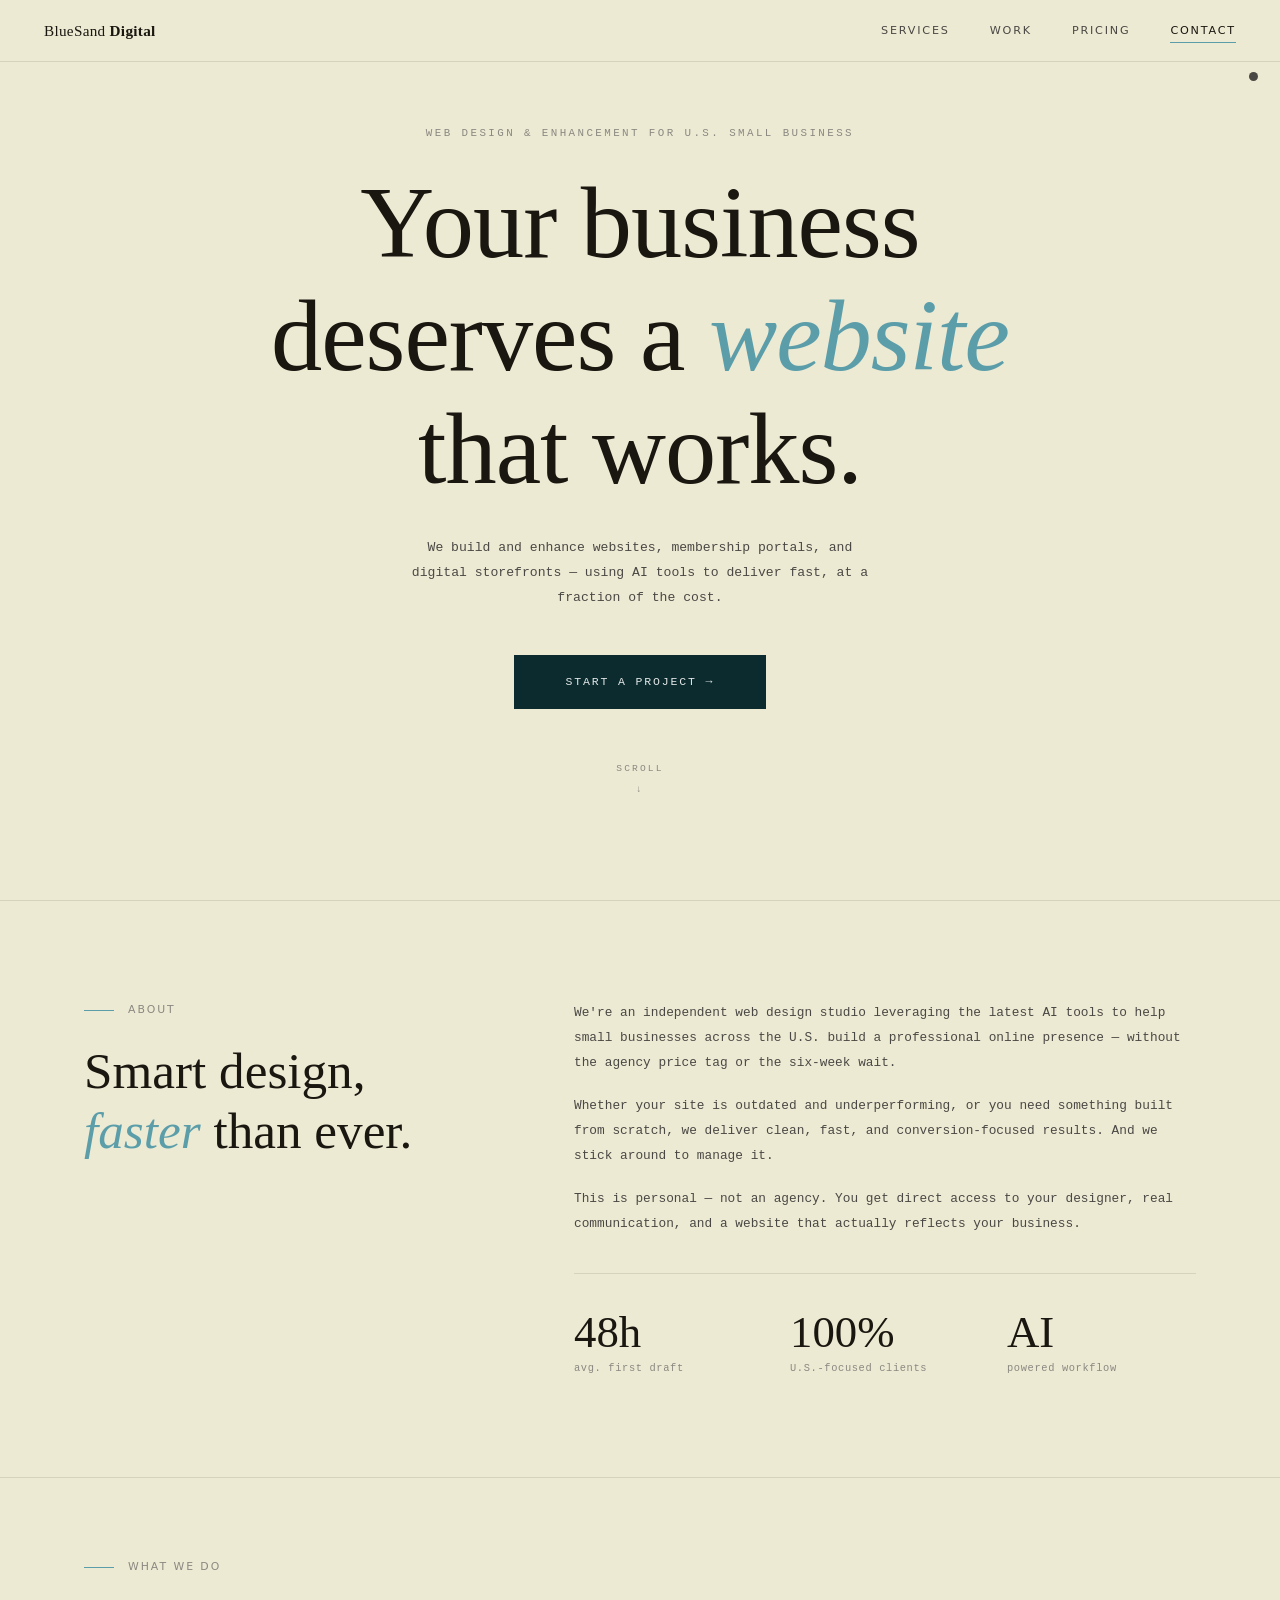
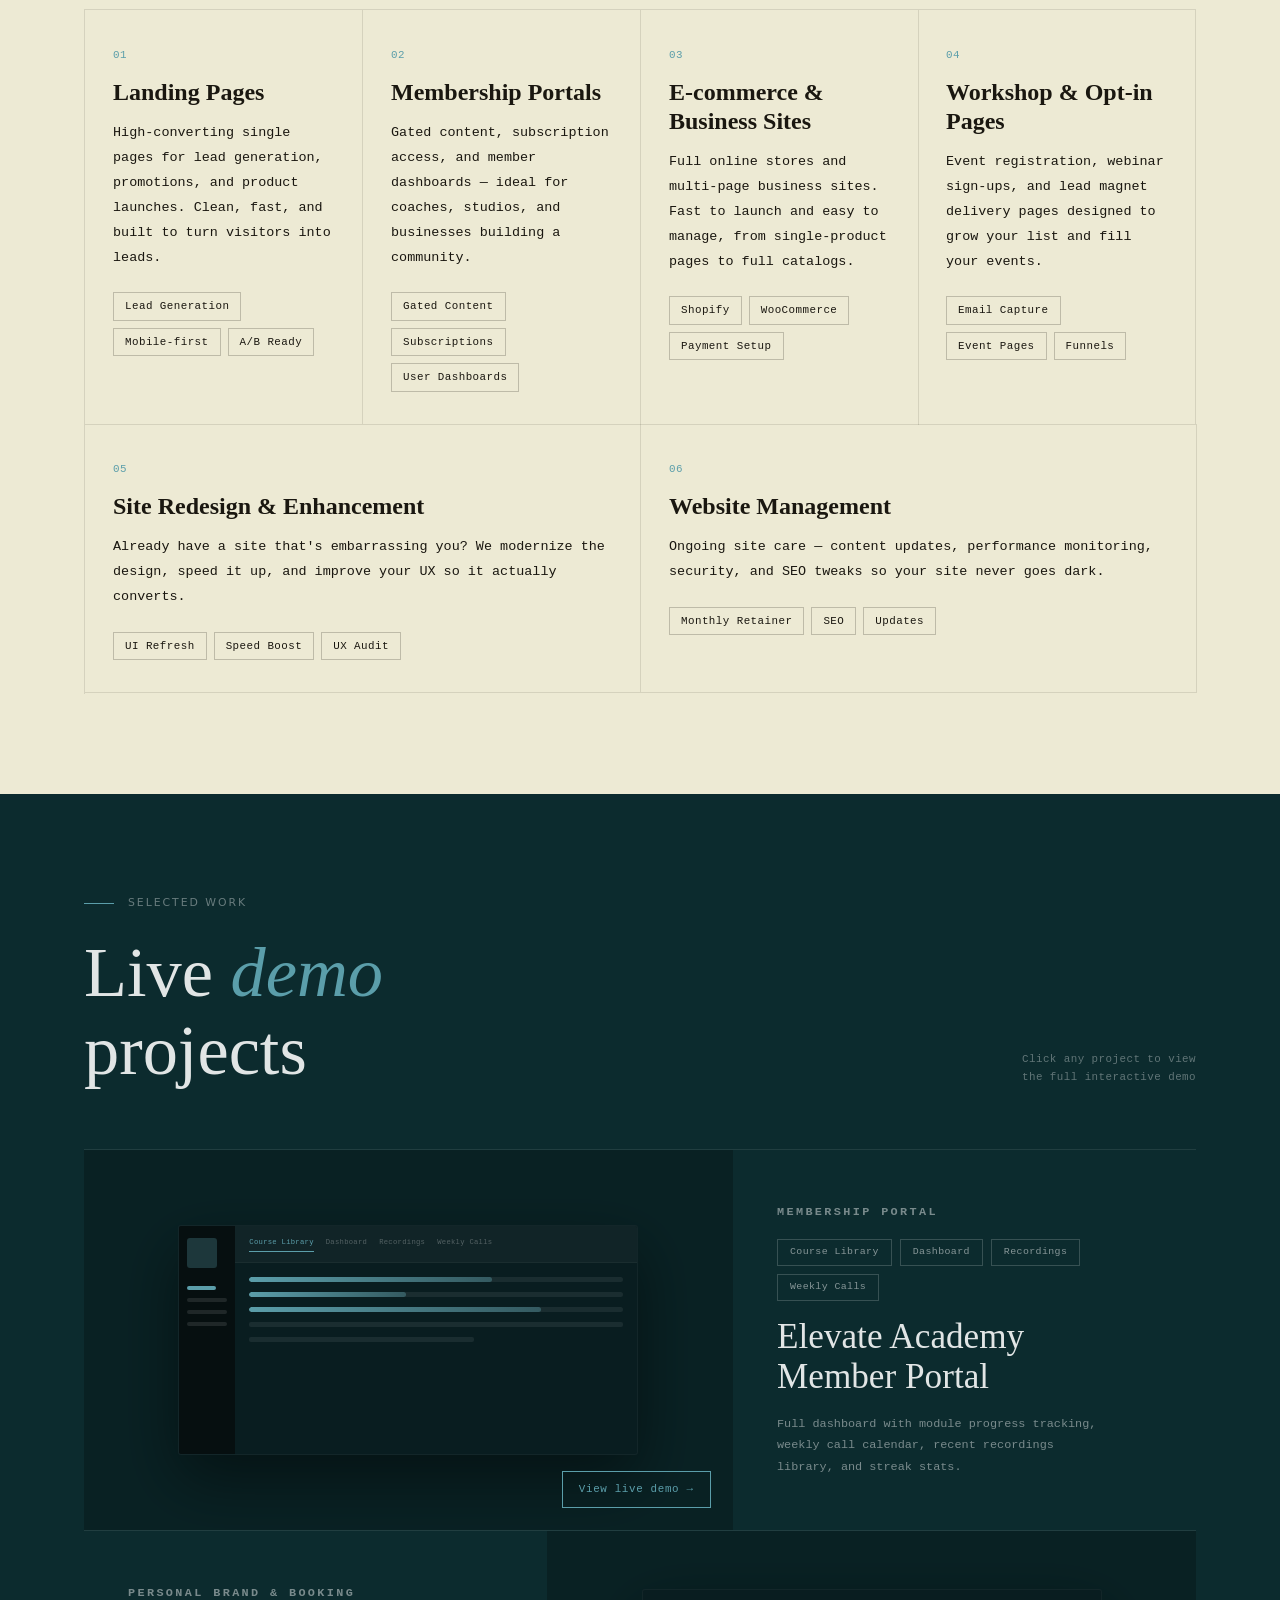
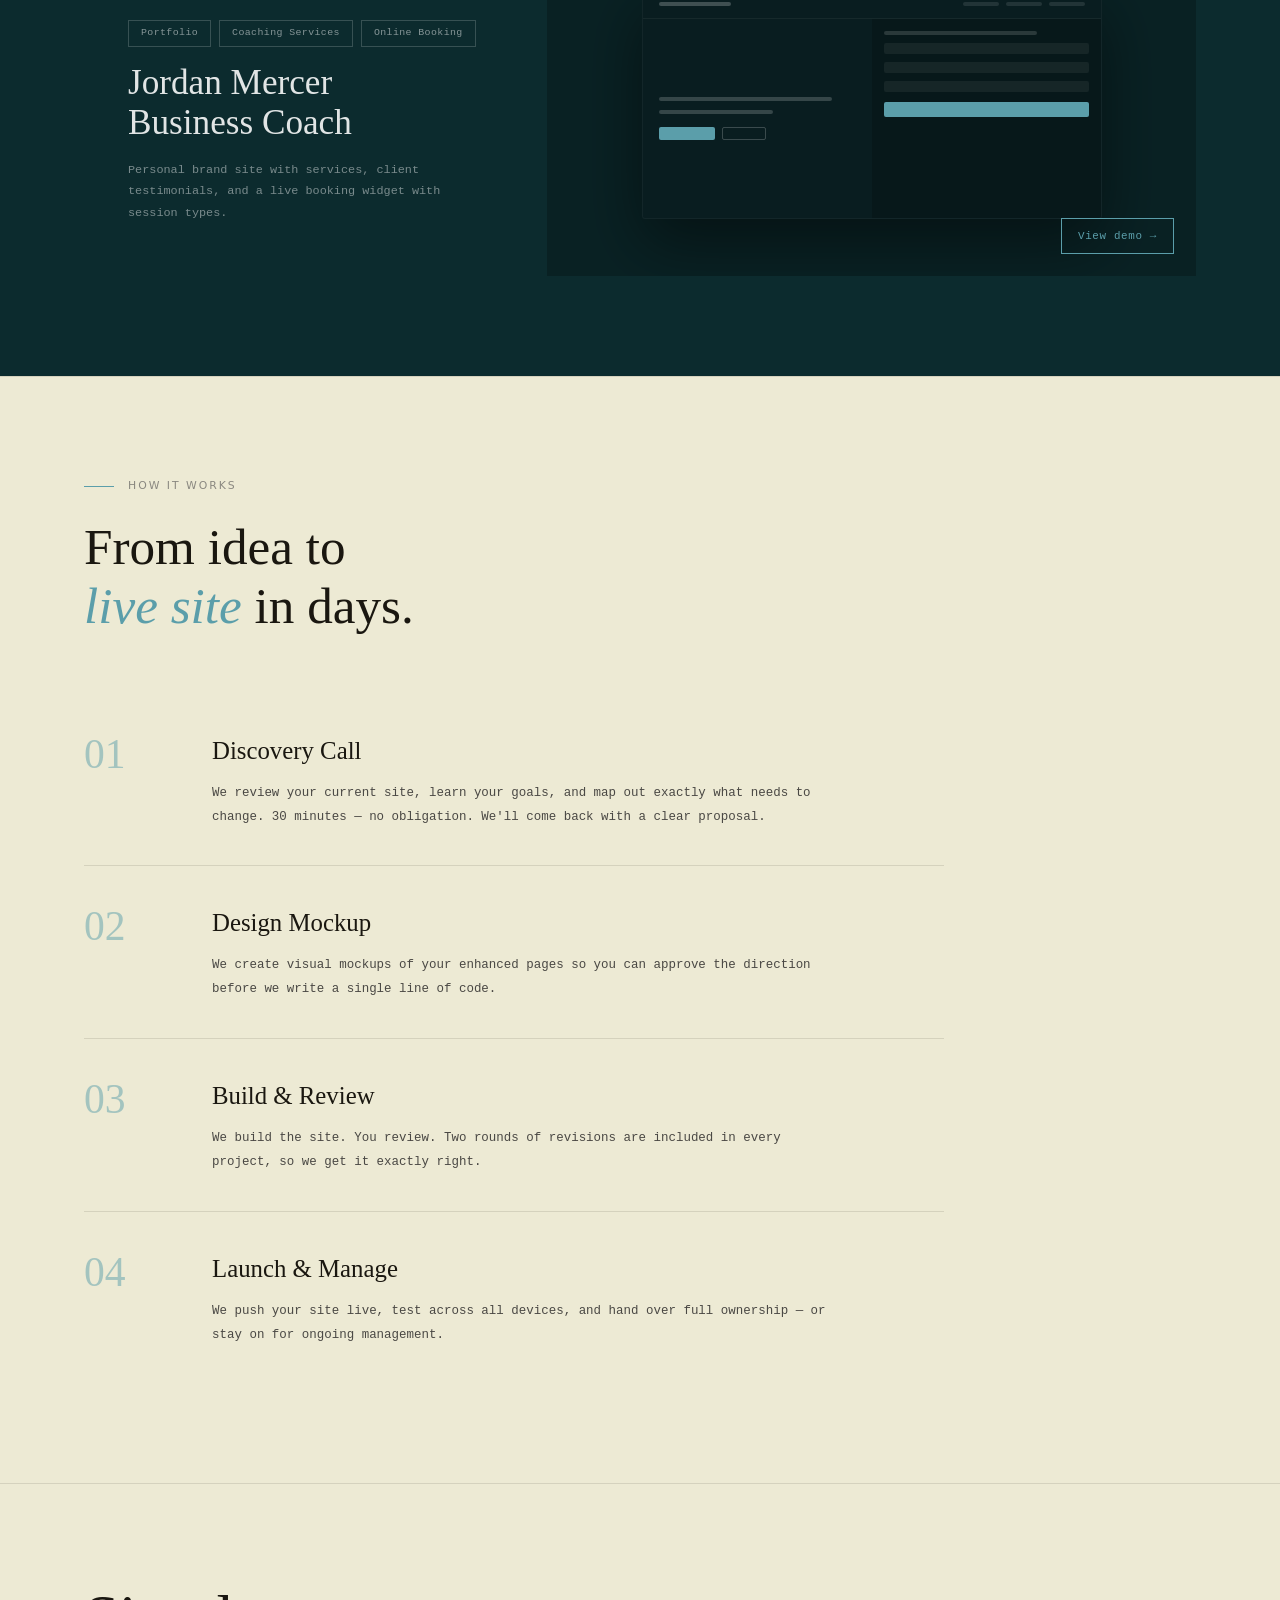
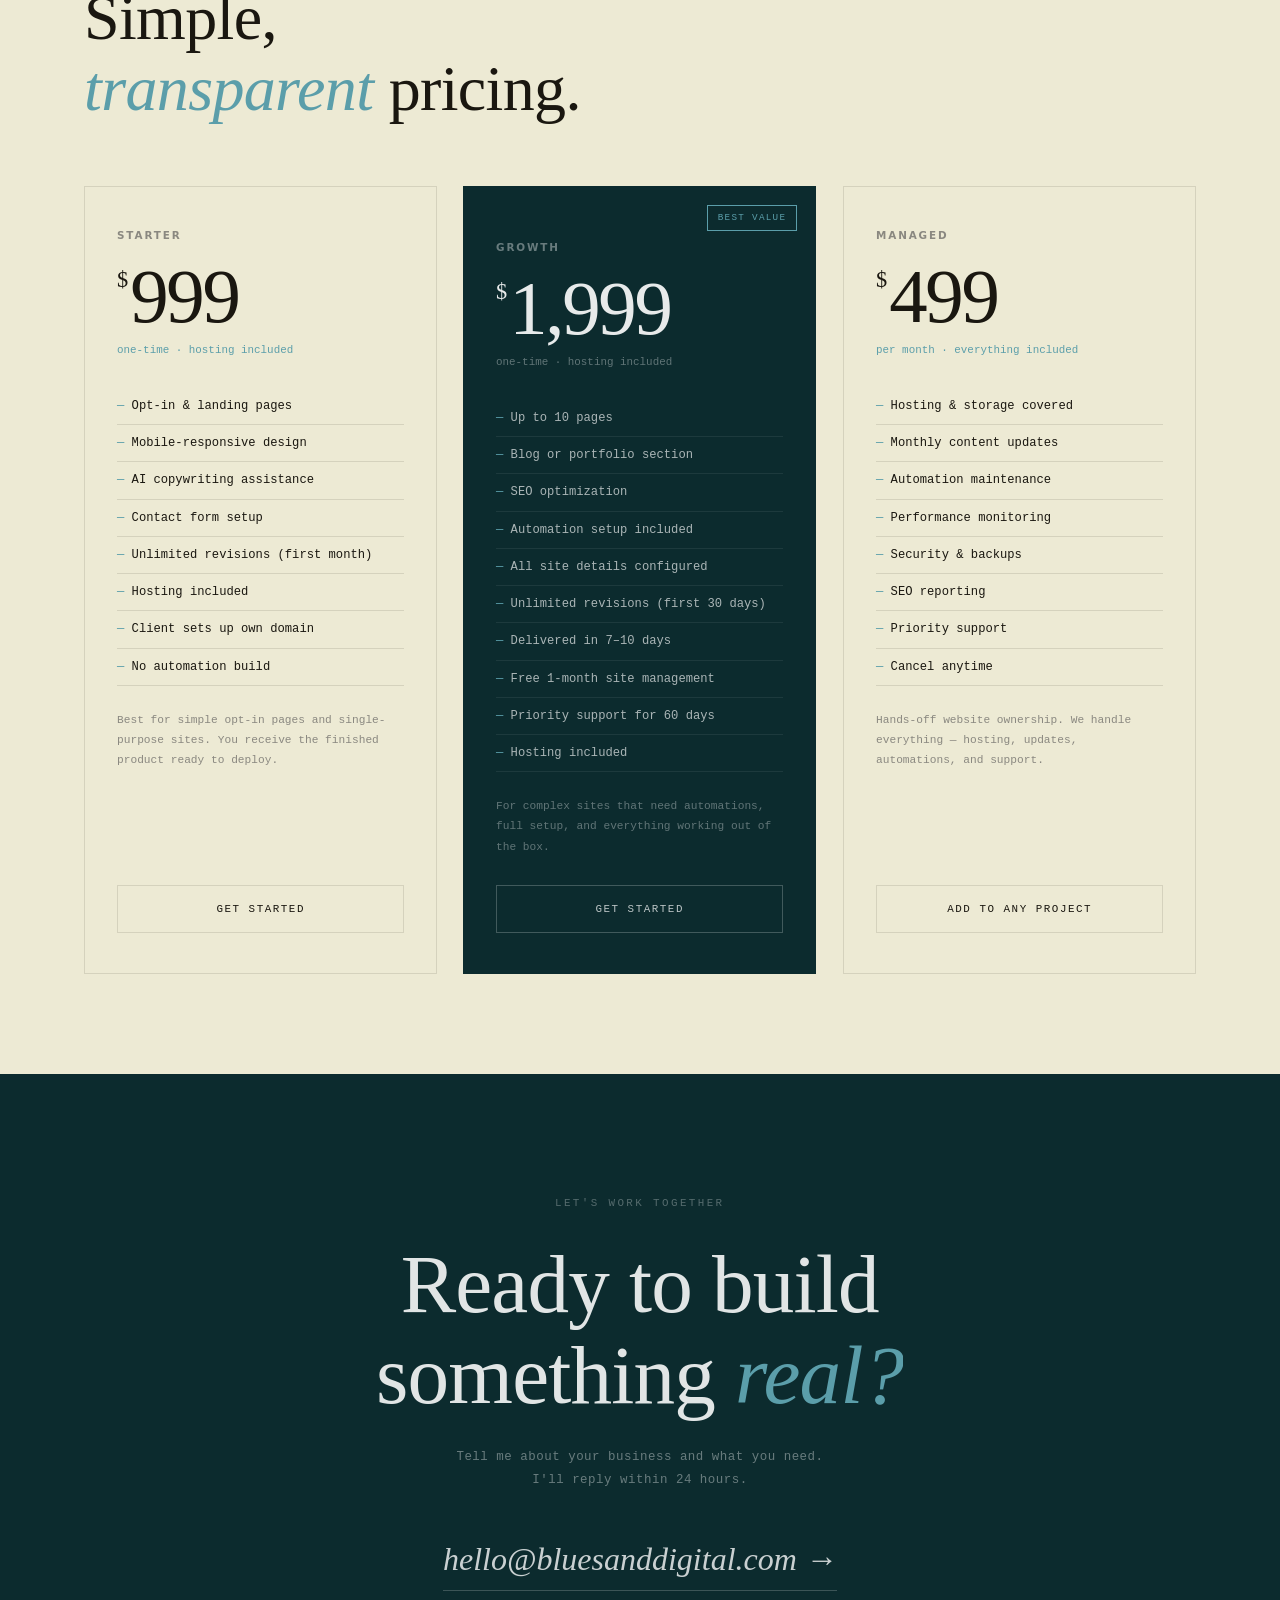
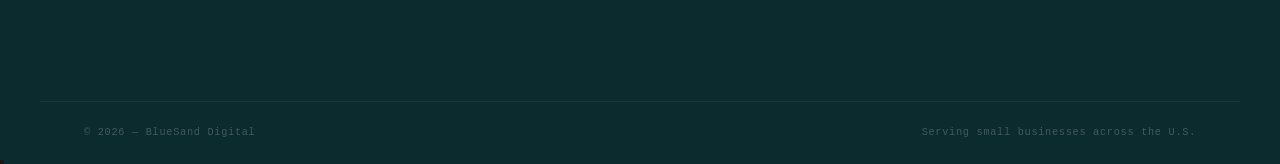
==== commit 3f08fe13: "3 main pages options" ====
--- a/index.html
+++ b/index.html
@@ -15,6 +15,10 @@
 </head>
 <body>
 
+  <!-- Page intro overlay -->
+  <div class="page-intro" id="page-intro" aria-hidden="true"></div>
+
+  <!-- Scroll progress dot -->
   <div class="scroll-dot" id="scroll-dot" aria-hidden="true"></div>
 
   <!-- HEADER -->
@@ -35,10 +39,14 @@
   <section class="hero-section" aria-labelledby="hero-h1">
     <div class="hero-inner">
       <p class="hero-eyebrow">Web Design &amp; Enhancement for U.S. Small Business</p>
-      <h1 id="hero-h1">Your business deserves a <em>website</em> that works.</h1>
-      <p class="hero-sub">We build and enhance websites, membership portals, and digital storefronts — using AI tools to deliver fast, at a fraction of the cost.</p>
-      <a href="#contact" class="btn-hero">Start a Project →</a>
-      <div class="scroll-hint" aria-hidden="true">
+      <h1 id="hero-h1">
+        <span class="line-wrap"><span>Your business</span></span>
+        <span class="line-wrap"><span>deserves a <em>website</em></span></span>
+        <span class="line-wrap"><span>that works.</span></span>
+      </h1>
+      <p class="hero-sub hero-anim-item" style="--d:0.9s">We build and enhance websites, membership portals, and digital storefronts — using AI tools to deliver fast, at a fraction of the cost.</p>
+      <a href="#contact" class="btn-hero hero-anim-item" style="--d:1.05s">Start a Project →</a>
+      <div class="scroll-hint hero-anim-item" style="--d:1.2s" aria-hidden="true">
         <span>SCROLL</span>
         <span class="scroll-arrow">↓</span>
       </div>
@@ -50,24 +58,27 @@
     <div class="container">
       <div class="about-grid">
         <div class="about-left">
-          <p class="eyebrow-line">About</p>
-          <h2 id="about-h2">Smart design, <em>faster</em> than ever.</h2>
+          <p class="eyebrow-line" data-reveal data-delay="1">About</p>
+          <h2 id="about-h2">
+            <span class="line-wrap" data-reveal data-delay="2"><span>Smart design,</span></span>
+            <span class="line-wrap" data-reveal data-delay="3"><span><em>faster</em> than ever.</span></span>
+          </h2>
         </div>
         <div class="about-right">
-          <p>We're an independent web design studio leveraging the latest AI tools to help small businesses across the U.S. build a professional online presence — without the agency price tag or the six-week wait.</p>
-          <p>Whether your site is outdated and underperforming, or you need something built from scratch, we deliver clean, fast, and conversion-focused results. And we stick around to manage it.</p>
-          <p>This is personal — not an agency. You get direct access to your designer, real communication, and a website that actually reflects your business.</p>
-          <div class="stats-divider"></div>
+          <p data-reveal data-delay="2">We're an independent web design studio leveraging the latest AI tools to help small businesses across the U.S. build a professional online presence — without the agency price tag or the six-week wait.</p>
+          <p data-reveal data-delay="3">Whether your site is outdated and underperforming, or you need something built from scratch, we deliver clean, fast, and conversion-focused results. And we stick around to manage it.</p>
+          <p data-reveal data-delay="4">This is personal — not an agency. You get direct access to your designer, real communication, and a website that actually reflects your business.</p>
+          <div class="stats-divider" data-reveal data-delay="5"></div>
           <div class="stats-row">
-            <div class="stat">
-              <span class="stat-num">48h</span>
+            <div class="stat" data-reveal data-delay="5">
+              <span class="stat-num" data-count="48" data-suffix="h">48h</span>
               <span class="stat-label">avg. first draft</span>
             </div>
-            <div class="stat">
-              <span class="stat-num">100%</span>
+            <div class="stat" data-reveal data-delay="6">
+              <span class="stat-num" data-count="100" data-suffix="%">100%</span>
               <span class="stat-label">U.S.-focused clients</span>
             </div>
-            <div class="stat">
+            <div class="stat" data-reveal data-delay="7">
               <span class="stat-num">AI</span>
               <span class="stat-label">powered workflow</span>
             </div>
@@ -78,12 +89,11 @@
   </section>
 
   <!-- SERVICES -->
-  <section id="services" class="services-section" aria-labelledby="services-h2">
-    <div class="container">
-      <p class="eyebrow-line">What We Do</p>
+  <section id="services" class="services-section" aria-labelledby="services-label">
+    <div class="container">
+      <p class="eyebrow-line" id="services-label" data-reveal>What We Do</p>
       <div class="services-grid">
-
-        <article class="service-card">
+        <article class="service-card" data-reveal data-delay="1">
           <span class="service-num">01</span>
           <h3 class="service-title">Landing Pages</h3>
           <p>High-converting single pages for lead generation, promotions, and product launches. Clean, fast, and built to turn visitors into leads.</p>
@@ -93,8 +103,7 @@
             <span class="tag">A/B Ready</span>
           </div>
         </article>
-
-        <article class="service-card">
+        <article class="service-card" data-reveal data-delay="2">
           <span class="service-num">02</span>
           <h3 class="service-title">Membership Portals</h3>
           <p>Gated content, subscription access, and member dashboards — ideal for coaches, studios, and businesses building a community.</p>
@@ -104,8 +113,7 @@
             <span class="tag">User Dashboards</span>
           </div>
         </article>
-
-        <article class="service-card">
+        <article class="service-card" data-reveal data-delay="3">
           <span class="service-num">03</span>
           <h3 class="service-title">E-commerce &amp; Business Sites</h3>
           <p>Full online stores and multi-page business sites. Fast to launch and easy to manage, from single-product pages to full catalogs.</p>
@@ -115,8 +123,7 @@
             <span class="tag">Payment Setup</span>
           </div>
         </article>
-
-        <article class="service-card">
+        <article class="service-card" data-reveal data-delay="4">
           <span class="service-num">04</span>
           <h3 class="service-title">Workshop &amp; Opt-in Pages</h3>
           <p>Event registration, webinar sign-ups, and lead magnet delivery pages designed to grow your list and fill your events.</p>
@@ -126,8 +133,7 @@
             <span class="tag">Funnels</span>
           </div>
         </article>
-
-        <article class="service-card wide">
+        <article class="service-card wide" data-reveal data-delay="5">
           <span class="service-num">05</span>
           <h3 class="service-title">Site Redesign &amp; Enhancement</h3>
           <p>Already have a site that's embarrassing you? We modernize the design, speed it up, and improve your UX so it actually converts.</p>
@@ -137,8 +143,7 @@
             <span class="tag">UX Audit</span>
           </div>
         </article>
-
-        <article class="service-card wide">
+        <article class="service-card wide" data-reveal data-delay="6">
           <span class="service-num">06</span>
           <h3 class="service-title">Website Management</h3>
           <p>Ongoing site care — content updates, performance monitoring, security, and SEO tweaks so your site never goes dark.</p>
@@ -148,7 +153,6 @@
             <span class="tag">Updates</span>
           </div>
         </article>
-
       </div>
     </div>
   </section>
@@ -158,15 +162,17 @@
     <div class="container">
       <div class="work-header">
         <div>
-          <p class="eyebrow-line light">Selected Work</p>
-          <h2 id="work-h2">Live <em>demo</em> projects</h2>
-        </div>
-        <p class="work-note">Click any project to view<br>the full interactive demo</p>
+          <p class="eyebrow-line light" data-reveal>Selected Work</p>
+          <h2 id="work-h2">
+            <span class="line-wrap" data-reveal data-delay="2"><span>Live <em>demo</em></span></span>
+            <span class="line-wrap" data-reveal data-delay="3"><span>projects</span></span>
+          </h2>
+        </div>
+        <p class="work-note" data-reveal data-delay="4">Click any project to view<br>the full interactive demo</p>
       </div>
 
       <div class="work-projects">
-
-        <article class="project-card">
+        <article class="project-card" data-reveal>
           <div class="project-mockup">
             <div class="mockup membership-mock" aria-hidden="true">
               <div class="mock-sidebar">
@@ -192,22 +198,22 @@
                 </div>
               </div>
             </div>
-            <a href="#contact" class="project-demo-btn">View live demo →</a>
+            <a href="demo-elevate.html" class="project-demo-btn" target="_blank">View live demo →</a>
           </div>
           <div class="project-info">
-            <p class="project-category">Membership Portal</p>
-            <div class="project-tags">
+            <p class="project-category" data-reveal data-delay="2">Membership Portal</p>
+            <div class="project-tags" data-reveal data-delay="3">
               <span class="tag-outline">Course Library</span>
               <span class="tag-outline">Dashboard</span>
               <span class="tag-outline">Recordings</span>
               <span class="tag-outline">Weekly Calls</span>
             </div>
-            <h3>Elevate Academy<br>Member Portal</h3>
-            <p>Full dashboard with module progress tracking, weekly call calendar, recent recordings library, and streak stats.</p>
-          </div>
-        </article>
-
-        <article class="project-card reverse">
+            <h3 data-reveal data-delay="4">Elevate Academy<br>Member Portal</h3>
+            <p data-reveal data-delay="5">Full dashboard with module progress tracking, weekly call calendar, recent recordings library, and streak stats.</p>
+          </div>
+        </article>
+
+        <article class="project-card reverse" data-reveal>
           <div class="project-mockup">
             <div class="mockup coach-mock" aria-hidden="true">
               <div class="mock-coach-header">
@@ -236,20 +242,19 @@
                 </div>
               </div>
             </div>
-            <a href="#contact" class="project-demo-btn">View demo →</a>
+            <a href="demo-jordan.html" class="project-demo-btn" target="_blank">View demo →</a>
           </div>
           <div class="project-info">
-            <p class="project-category">Personal Brand &amp; Booking</p>
-            <div class="project-tags">
+            <p class="project-category" data-reveal data-delay="2">Personal Brand &amp; Booking</p>
+            <div class="project-tags" data-reveal data-delay="3">
               <span class="tag-outline">Portfolio</span>
               <span class="tag-outline">Coaching Services</span>
               <span class="tag-outline">Online Booking</span>
             </div>
-            <h3>Jordan Mercer<br>Business Coach</h3>
-            <p>Personal brand site with services, client testimonials, and a live booking widget with session types.</p>
-          </div>
-        </article>
-
+            <h3 data-reveal data-delay="4">Jordan Mercer<br>Business Coach</h3>
+            <p data-reveal data-delay="5">Personal brand site with services, client testimonials, and a live booking widget with session types.</p>
+          </div>
+        </article>
       </div>
     </div>
   </section>
@@ -257,45 +262,46 @@
   <!-- PROCESS -->
   <section id="process" class="process-section" aria-labelledby="process-h2">
     <div class="container">
-      <p class="eyebrow-line">How It Works</p>
-      <h2 id="process-h2">From idea to <em>live site</em> in days.</h2>
+      <p class="eyebrow-line" data-reveal>How It Works</p>
+      <h2 id="process-h2">
+        <span class="line-wrap" data-reveal data-delay="2"><span>From idea to</span></span>
+        <span class="line-wrap" data-reveal data-delay="3"><span><em>live site</em> in days.</span></span>
+      </h2>
       <div class="process-list">
-
-        <div class="process-item">
+        <div class="process-item" data-reveal data-delay="1">
           <span class="process-num">01</span>
           <div class="process-content">
             <h3>Discovery Call</h3>
             <p>We review your current site, learn your goals, and map out exactly what needs to change. 30 minutes — no obligation. We'll come back with a clear proposal.</p>
           </div>
         </div>
-        <hr class="process-rule" />
-
-        <div class="process-item">
+        <hr class="process-rule" data-reveal />
+
+        <div class="process-item" data-reveal data-delay="1">
           <span class="process-num">02</span>
           <div class="process-content">
             <h3>Design Mockup</h3>
             <p>We create visual mockups of your enhanced pages so you can approve the direction before we write a single line of code.</p>
           </div>
         </div>
-        <hr class="process-rule" />
-
-        <div class="process-item">
+        <hr class="process-rule" data-reveal />
+
+        <div class="process-item" data-reveal data-delay="1">
           <span class="process-num">03</span>
           <div class="process-content">
             <h3>Build &amp; Review</h3>
             <p>We build the site. You review. Two rounds of revisions are included in every project, so we get it exactly right.</p>
           </div>
         </div>
-        <hr class="process-rule" />
-
-        <div class="process-item">
+        <hr class="process-rule" data-reveal />
+
+        <div class="process-item" data-reveal data-delay="1">
           <span class="process-num">04</span>
           <div class="process-content">
             <h3>Launch &amp; Manage</h3>
             <p>We push your site live, test across all devices, and hand over full ownership — or stay on for ongoing management.</p>
           </div>
         </div>
-
       </div>
     </div>
   </section>
@@ -303,10 +309,12 @@
   <!-- PRICING -->
   <section id="pricing" class="pricing-section" aria-labelledby="pricing-h2">
     <div class="container">
-      <h2 id="pricing-h2">Simple, <em>transparent</em> pricing.</h2>
+      <h2 id="pricing-h2">
+        <span class="line-wrap" data-reveal><span>Simple,</span></span>
+        <span class="line-wrap" data-reveal data-delay="2"><span><em>transparent</em> pricing.</span></span>
+      </h2>
       <div class="pricing-grid">
-
-        <article class="pricing-card">
+        <article class="pricing-card" data-reveal data-delay="1">
           <div class="pricing-top">
             <p class="pricing-tier">Starter</p>
             <div class="pricing-price"><sup>$</sup><span>999</span></div>
@@ -326,7 +334,7 @@
           <a href="#contact" class="btn-pricing">Get Started</a>
         </article>
 
-        <article class="pricing-card featured">
+        <article class="pricing-card featured" data-reveal data-delay="2">
           <div class="pricing-badge">Best Value</div>
           <div class="pricing-top">
             <p class="pricing-tier">Growth</p>
@@ -349,7 +357,7 @@
           <a href="#contact" class="btn-pricing">Get Started</a>
         </article>
 
-        <article class="pricing-card">
+        <article class="pricing-card" data-reveal data-delay="3">
           <div class="pricing-top">
             <p class="pricing-tier">Managed</p>
             <div class="pricing-price"><sup>$</sup><span>499</span></div>
@@ -368,7 +376,6 @@
           <p class="pricing-desc">Hands-off website ownership. We handle everything — hosting, updates, automations, and support.</p>
           <a href="#contact" class="btn-pricing">Add to Any Project</a>
         </article>
-
       </div>
     </div>
   </section>
@@ -377,10 +384,13 @@
   <section id="contact" class="contact-section" aria-labelledby="contact-h2">
     <div class="container">
       <div class="contact-inner">
-        <p class="contact-eyebrow">Let's Work Together</p>
-        <h2 id="contact-h2">Ready to build something <em>real?</em></h2>
-        <p class="contact-sub">Tell me about your business and what you need. I'll reply within 24 hours.</p>
-        <a href="mailto:hello@bluesanddigital.com" class="contact-email">hello@bluesanddigital.com →</a>
+        <p class="contact-eyebrow" data-reveal>Let's Work Together</p>
+        <h2 id="contact-h2">
+          <span class="line-wrap" data-reveal data-delay="2"><span>Ready to build</span></span>
+          <span class="line-wrap" data-reveal data-delay="3"><span>something <em>real?</em></span></span>
+        </h2>
+        <p class="contact-sub" data-reveal data-delay="4">Tell me about your business and what you need. I'll reply within 24 hours.</p>
+        <a href="mailto:hello@bluesanddigital.com" class="contact-email" data-reveal data-delay="5">hello@bluesanddigital.com →</a>
       </div>
     </div>
     <div class="contact-footer">
@@ -389,6 +399,7 @@
     </div>
   </section>
 
-  <script src="main.js"></script>
+  <script src="main.js" defer></script>
+  <script src="animations.js" defer></script>
 </body>
 </html>
--- a/styles.css
+++ b/styles.css
@@ -302,16 +302,16 @@
 .service-title {
   font-family: var(--serif);
   font-size: 1.5rem;
-  font-weight: 400;
-  color: var(--teal);
+  font-weight: 600;
+  color: var(--text-h);
   line-height: 1.2;
   margin-bottom: 14px;
 }
 .service-card p {
   font-family: var(--mono);
-  font-size: 0.75rem;
-  line-height: 1.8;
-  color: var(--text-b);
+  font-size: 0.84rem;
+  line-height: 1.85;
+  color: var(--text-h);
   margin-bottom: 22px;
 }
 .service-tags { display: flex; flex-wrap: wrap; gap: 7px; }
@@ -319,10 +319,10 @@
   display: inline-block;
   padding: 4px 11px;
   font-family: var(--mono);
-  font-size: 0.62rem;
+  font-size: 0.68rem;
   letter-spacing: 0.04em;
-  color: var(--text-b);
-  border: 1px solid var(--border);
+  color: var(--text-h);
+  border: 1px solid rgba(26, 23, 16, 0.22);
 }
 
 /* ── WORK (DARK) ── */
@@ -618,12 +618,14 @@
   display: grid;
   grid-template-columns: repeat(3, 1fr);
   gap: 26px;
-  align-items: start;
+  align-items: stretch;
 }
 .pricing-card {
   border: 1px solid var(--border);
   padding: 40px 32px;
   position: relative;
+  display: flex;
+  flex-direction: column;
 }
 .pricing-card.featured {
   background: var(--dark);
@@ -690,8 +692,8 @@
 }
 .feature-list li {
   font-family: var(--mono);
-  font-size: 0.7rem;
-  color: var(--text-b);
+  font-size: 0.76rem;
+  color: var(--text-h);
   padding: 9px 0;
   border-bottom: 1px solid var(--border);
   line-height: 1.5;
@@ -707,6 +709,7 @@
   line-height: 1.8;
   color: var(--text-m);
   margin-bottom: 28px;
+  flex: 1;
 }
 .pricing-card.featured .pricing-desc { color: rgba(255,255,255,0.35); }
 .btn-pricing {
@@ -856,3 +859,235 @@
   .project-info { padding: 36px 24px; }
   .contact-footer { padding: 20px 18px; }
 }
+
+/* =================================================================
+   ANIMATIONS
+   ================================================================= */
+
+/* ── PAGE INTRO OVERLAY ── */
+.page-intro {
+  position: fixed;
+  inset: 0;
+  background: var(--dark);
+  z-index: 2000;
+  pointer-events: none;
+  opacity: 1;
+  transition: opacity 0.7s cubic-bezier(0.22, 1, 0.36, 1) 0.15s;
+}
+.page-intro.out { opacity: 0; }
+
+/* ── CUSTOM CURSOR ── */
+.cur-dot {
+  position: fixed;
+  width: 8px; height: 8px;
+  border-radius: 50%;
+  background: var(--text-h);
+  pointer-events: none;
+  z-index: 9999;
+  transform: translate(-50%, -50%);
+  transition: width 0.22s, height 0.22s, background 0.3s, opacity 0.3s;
+  will-change: left, top;
+}
+.cur-ring {
+  position: fixed;
+  width: 38px; height: 38px;
+  border-radius: 50%;
+  border: 1.5px solid rgba(26, 23, 16, 0.28);
+  pointer-events: none;
+  z-index: 9998;
+  transform: translate(-50%, -50%);
+  transition: width 0.4s cubic-bezier(0.22,1,0.36,1),
+              height 0.4s cubic-bezier(0.22,1,0.36,1),
+              border-color 0.3s;
+  will-change: left, top;
+}
+.cur-dot.on-dark  { background: rgba(255,255,255,0.75); }
+.cur-ring.on-dark { border-color: rgba(255,255,255,0.2); }
+.cur-dot.hovering  { width: 12px; height: 12px; }
+.cur-ring.hovering { width: 60px; height: 60px; border-color: rgba(91,158,170,0.45); }
+
+/* ── SCROLL REVEAL BASE ── */
+[data-reveal] {
+  opacity: 0;
+  transform: translateY(44px);
+  transition: opacity 0.85s cubic-bezier(0.22, 1, 0.36, 1),
+              transform 0.85s cubic-bezier(0.22, 1, 0.36, 1);
+  will-change: opacity, transform;
+}
+[data-reveal].visible {
+  opacity: 1;
+  transform: none;
+}
+
+/* Stagger delays via data-delay attribute */
+[data-delay="1"].visible { transition-delay: 0.07s; }
+[data-delay="2"].visible { transition-delay: 0.14s; }
+[data-delay="3"].visible { transition-delay: 0.21s; }
+[data-delay="4"].visible { transition-delay: 0.28s; }
+[data-delay="5"].visible { transition-delay: 0.35s; }
+[data-delay="6"].visible { transition-delay: 0.42s; }
+[data-delay="7"].visible { transition-delay: 0.49s; }
+[data-delay="8"].visible { transition-delay: 0.56s; }
+
+/* ── LINE-WRAP TEXT REVEAL ── */
+/* .line-wrap is the overflow:hidden container
+   its inner <span> slides up from below */
+.line-wrap {
+  display: block;
+  overflow: hidden;
+  padding-bottom: 0.06em;
+}
+.line-wrap > span {
+  display: block;
+  transform: translateY(108%);
+  transition: transform 0.95s cubic-bezier(0.22, 1, 0.36, 1);
+}
+/* When triggered by data-reveal.visible */
+.line-wrap[data-reveal].visible > span { transform: translateY(0); }
+/* Stagger between sibling line-wraps */
+.line-wrap[data-delay="2"].visible > span { transition-delay: 0.1s; }
+.line-wrap[data-delay="3"].visible > span { transition-delay: 0.2s; }
+.line-wrap[data-delay="4"].visible > span { transition-delay: 0.3s; }
+
+/* Hero lines triggered by .hero-section.loaded (not scroll) */
+.hero-section .line-wrap > span {
+  transition-duration: 1.05s;
+}
+.hero-section.loaded .line-wrap > span { transform: translateY(0); }
+.hero-section .line-wrap:nth-child(2) > span { transition-delay: 0.1s; }
+.hero-section .line-wrap:nth-child(3) > span { transition-delay: 0.2s; }
+
+/* Hero sub-items (opacity fade in on load) */
+.hero-anim-item {
+  opacity: 0;
+  transform: translateY(20px);
+  transition: opacity 0.8s cubic-bezier(0.22,1,0.36,1) var(--d, 0.8s),
+              transform 0.8s cubic-bezier(0.22,1,0.36,1) var(--d, 0.8s);
+}
+.hero-section.loaded .hero-anim-item {
+  opacity: 1;
+  transform: none;
+}
+
+/* ── HEADER SCROLL MORPH ── */
+.site-header {
+  transition: background 0.4s ease,
+              backdrop-filter 0.4s ease,
+              box-shadow 0.4s ease,
+              border-color 0.4s ease;
+}
+.site-header.scrolled {
+  backdrop-filter: blur(18px) saturate(1.4);
+  -webkit-backdrop-filter: blur(18px) saturate(1.4);
+  background: rgba(237, 234, 212, 0.85);
+  box-shadow: 0 1px 0 var(--border);
+}
+
+/* ── BUTTON SHINE SWEEP ── */
+.btn-hero {
+  position: relative;
+  overflow: hidden;
+}
+.btn-hero::after {
+  content: "";
+  position: absolute;
+  inset: 0;
+  background: linear-gradient(90deg, transparent, rgba(255,255,255,0.1), transparent);
+  transform: translateX(-120%);
+  transition: transform 0.55s cubic-bezier(0.22, 1, 0.36, 1);
+}
+.btn-hero:hover::after { transform: translateX(120%); }
+
+/* ── CARD HOVER LIFTS ── */
+.service-card {
+  transition: background 0.25s,
+              transform 0.38s cubic-bezier(0.22, 1, 0.36, 1),
+              box-shadow 0.38s cubic-bezier(0.22, 1, 0.36, 1);
+}
+.service-card:hover {
+  transform: translateY(-5px);
+  box-shadow: 0 12px 36px rgba(13,33,55,0.09);
+}
+
+.pricing-card {
+  transition: border-color 0.3s, transform 0.38s cubic-bezier(0.22,1,0.36,1),
+              box-shadow 0.38s cubic-bezier(0.22,1,0.36,1);
+}
+.pricing-card:not(.featured):hover {
+  border-color: var(--teal);
+  transform: translateY(-4px);
+  box-shadow: 0 16px 40px rgba(13,33,55,0.08);
+}
+
+/* ── MOCKUP HOVER SCALE ── */
+.mockup {
+  transition: transform 0.5s cubic-bezier(0.22, 1, 0.36, 1);
+}
+.project-card:hover .mockup { transform: scale(1.025); }
+
+/* ── PROCESS DIMMING ── */
+.process-list:hover .process-item { opacity: 0.45; transition: opacity 0.3s; }
+.process-list:hover .process-item:hover { opacity: 1; }
+.process-item { transition: opacity 0.3s; }
+
+/* ── PARALLAX HERO ── */
+.hero-inner { will-change: transform; }
+
+/* ── NAV LINK UNDERLINE SLIDE ── */
+.site-nav a {
+  position: relative;
+}
+.site-nav a::after {
+  content: "";
+  position: absolute;
+  bottom: -3px; left: 0;
+  width: 0; height: 1px;
+  background: var(--teal);
+  transition: width 0.3s cubic-bezier(0.22, 1, 0.36, 1);
+}
+.site-nav a:hover::after,
+.site-nav a.active::after { width: 100%; }
+
+/* ── PROCESS RULE REVEAL ── */
+hr.process-rule[data-reveal] {
+  transform: scaleX(0);
+  transform-origin: left;
+  opacity: 1;
+}
+hr.process-rule[data-reveal].visible {
+  transform: scaleX(1);
+  opacity: 1;
+  transition: transform 0.8s cubic-bezier(0.22, 1, 0.36, 1);
+}
+
+/* ── CONTACT EMAIL HOVER ── */
+.contact-email {
+  display: inline-block;
+  position: relative;
+}
+.contact-email::after {
+  content: "";
+  position: absolute;
+  bottom: -2px; left: 0; right: 0;
+  height: 1px;
+  background: var(--teal);
+  transform: scaleX(0);
+  transform-origin: right;
+  transition: transform 0.4s cubic-bezier(0.22, 1, 0.36, 1);
+}
+.contact-email:hover::after {
+  transform: scaleX(1);
+  transform-origin: left;
+}
+
+/* Disable cursor & intro overlay on touch/mobile */
+@media (hover: none) {
+  .cur-dot, .cur-ring { display: none; }
+}
+@media (max-width: 768px) {
+  .page-intro { display: none; }
+  [data-reveal] { opacity: 1; transform: none; transition: none; }
+  .line-wrap > span { transform: none; }
+  .hero-anim-item { opacity: 1; transform: none; }
+  .hero-section.loaded .line-wrap > span { transform: none; }
+}
